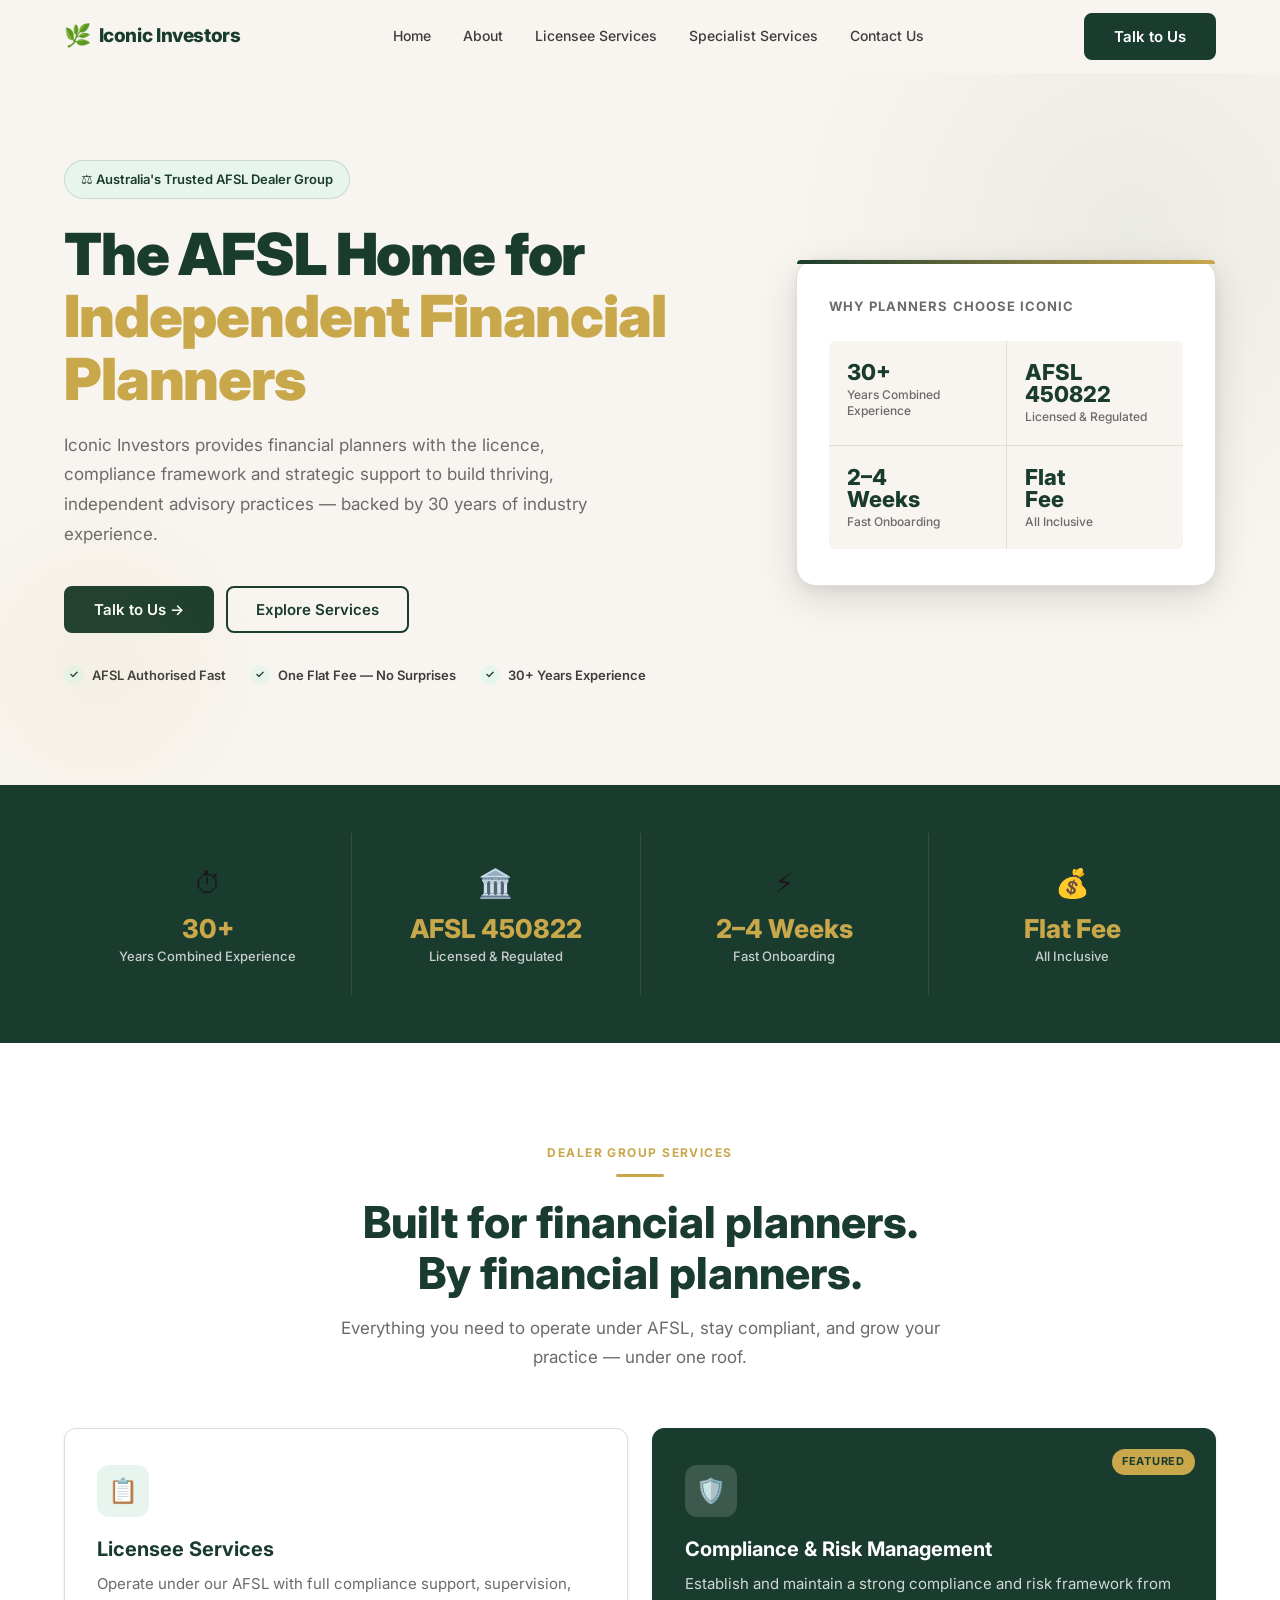
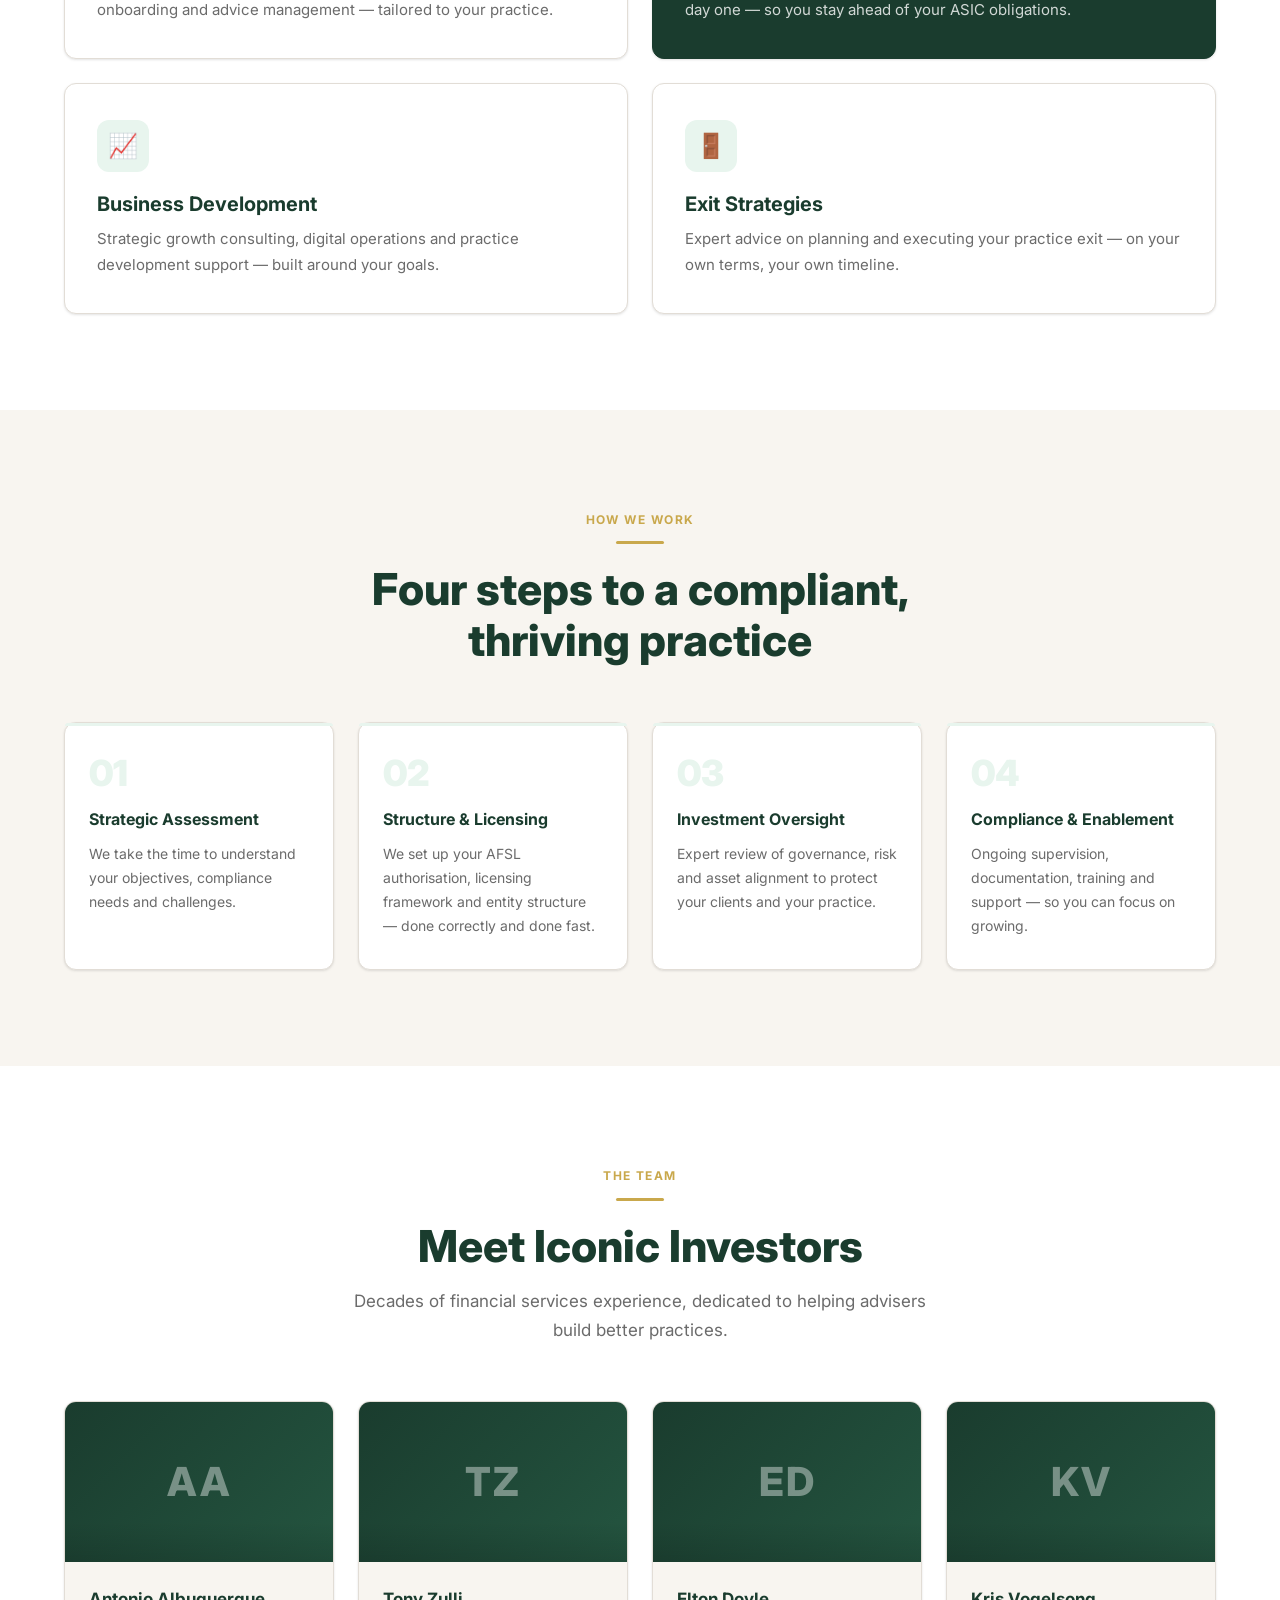
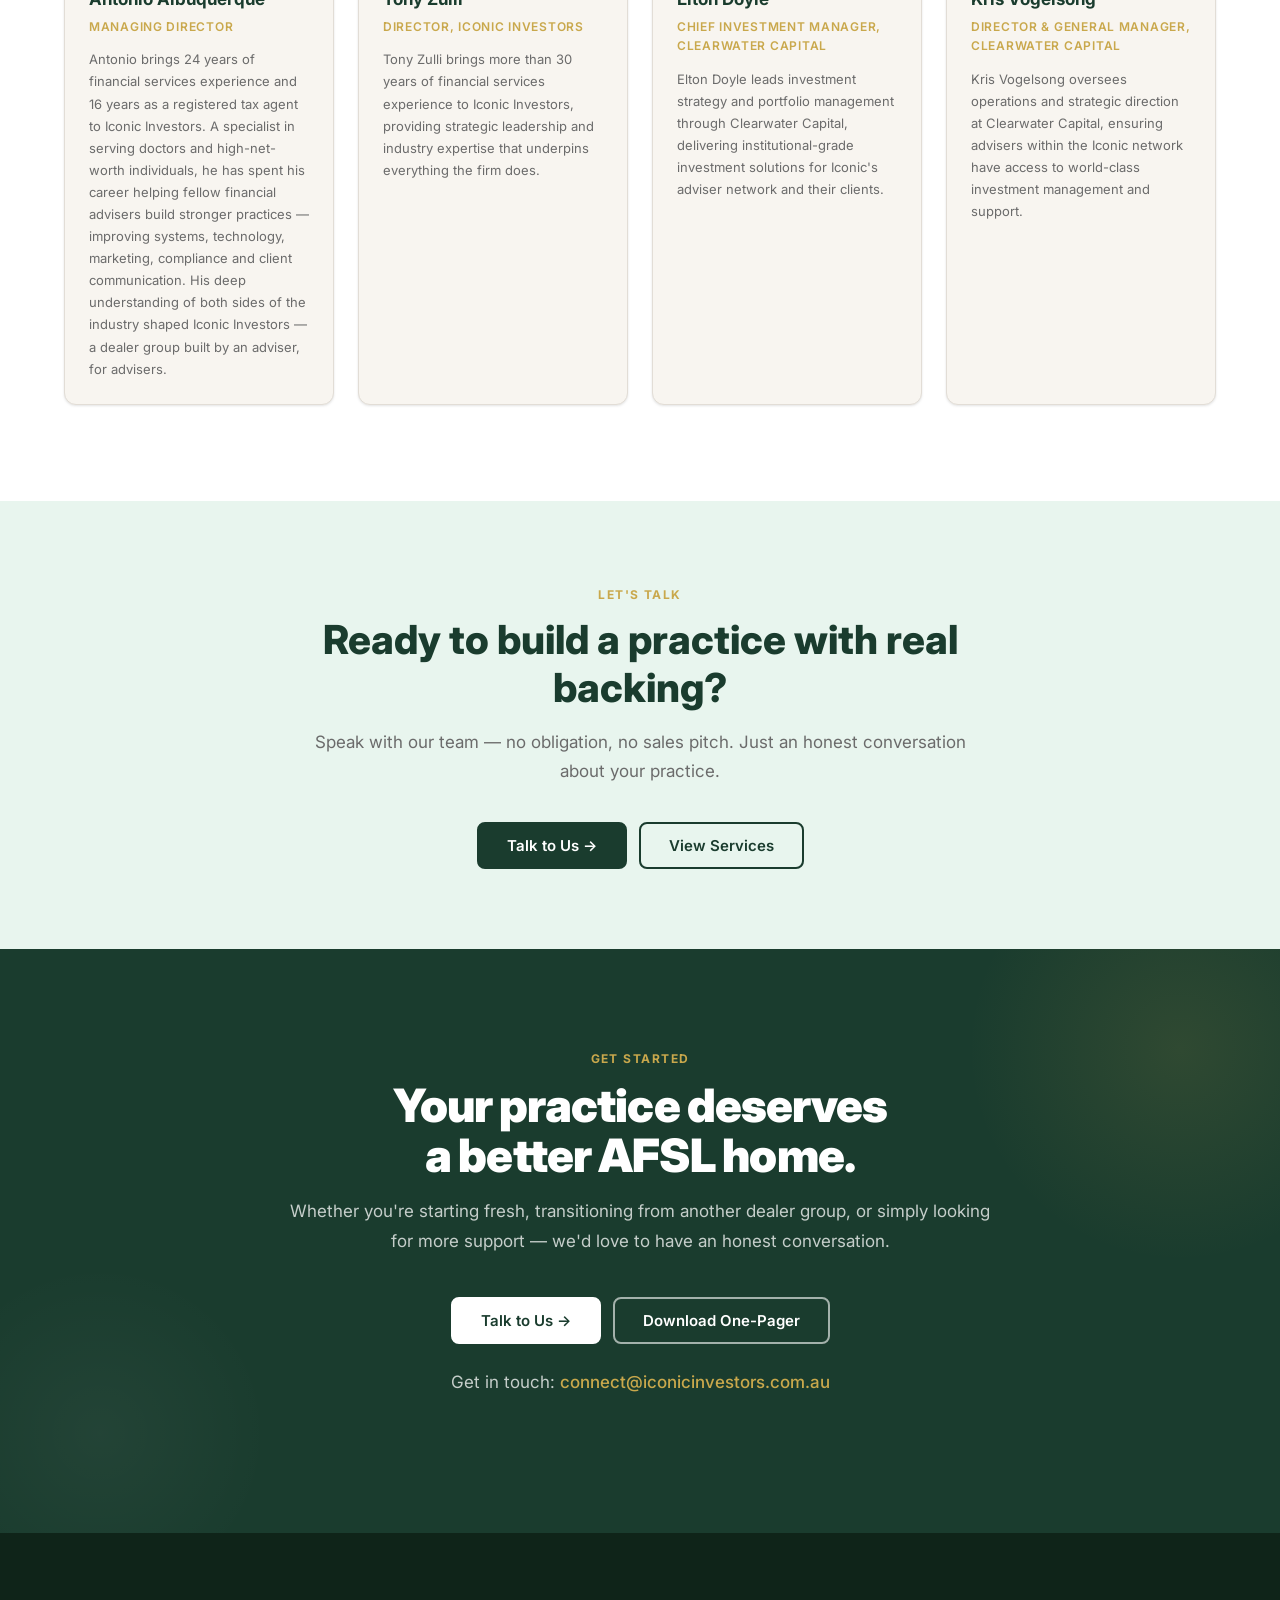
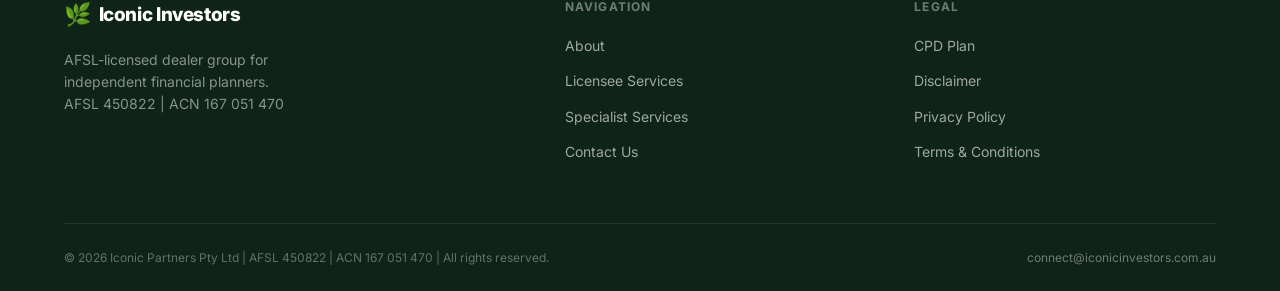
==== website-preview.html @ d4249190 "Add full website preview for Tony sign-off" ====
<!DOCTYPE html>
<html lang="en">
<head>
  <meta charset="UTF-8" />
  <meta name="viewport" content="width=device-width, initial-scale=1.0" />
  <title>Iconic Investors — AFSL Dealer Group for Independent Financial Planners</title>
  <link rel="preconnect" href="https://fonts.googleapis.com" />
  <link rel="preconnect" href="https://fonts.gstatic.com" crossorigin />
  <link href="https://fonts.googleapis.com/css2?family=Inter:wght@300;400;500;600;700;800;900&display=swap" rel="stylesheet" />
  <style>
    /* ============================================================
       RESET & BASE
    ============================================================ */
    *, *::before, *::after { box-sizing: border-box; margin: 0; padding: 0; }

    :root {
      --green:       #1a3c2e;
      --green-mid:   #245540;
      --green-light: #e8f5ee;
      --gold:        #c9a84c;
      --gold-light:  #e8c96a;
      --cream:       #f8f5f0;
      --cream-dark:  #ede9e3;
      --white:       #ffffff;
      --text-dark:   #1a1a1a;
      --text-mid:    #3d3d3d;
      --text-muted:  #6b6b6b;
      --border:      #e2ddd6;
      --shadow-sm:   0 1px 3px rgba(0,0,0,.08), 0 1px 2px rgba(0,0,0,.04);
      --shadow-md:   0 4px 16px rgba(0,0,0,.08), 0 2px 6px rgba(0,0,0,.05);
      --shadow-lg:   0 12px 40px rgba(0,0,0,.12), 0 4px 12px rgba(0,0,0,.06);
      --radius:      12px;
      --radius-sm:   8px;
      --radius-lg:   20px;
      --font:        'Inter', system-ui, -apple-system, sans-serif;
      --max-w:       1200px;
      --booking:     https://api.leadconnectorhq.com/widget/booking/EES2gzrU89UBYJYY3l2p;
    }

    html { scroll-behavior: smooth; font-size: 16px; }

    body {
      font-family: var(--font);
      background: var(--cream);
      color: var(--text-dark);
      line-height: 1.6;
      -webkit-font-smoothing: antialiased;
    }

    a { text-decoration: none; color: inherit; }
    img { max-width: 100%; display: block; }

    .container {
      max-width: var(--max-w);
      margin: 0 auto;
      padding: 0 24px;
    }

    /* ============================================================
       BUTTONS
    ============================================================ */
    .btn {
      display: inline-flex;
      align-items: center;
      gap: 8px;
      padding: 14px 28px;
      border-radius: var(--radius-sm);
      font-family: var(--font);
      font-size: 15px;
      font-weight: 600;
      cursor: pointer;
      transition: all .22s ease;
      border: 2px solid transparent;
      line-height: 1;
      white-space: nowrap;
    }

    .btn-primary {
      background: var(--green);
      color: var(--white);
      border-color: var(--green);
    }
    .btn-primary:hover {
      background: var(--green-mid);
      border-color: var(--green-mid);
      transform: translateY(-1px);
      box-shadow: 0 6px 20px rgba(26,60,46,.28);
    }

    .btn-outline {
      background: transparent;
      color: var(--green);
      border-color: var(--green);
    }
    .btn-outline:hover {
      background: var(--green);
      color: var(--white);
      transform: translateY(-1px);
    }

    .btn-outline-white {
      background: transparent;
      color: var(--white);
      border-color: rgba(255,255,255,.6);
    }
    .btn-outline-white:hover {
      background: rgba(255,255,255,.12);
      border-color: var(--white);
    }

    .btn-white {
      background: var(--white);
      color: var(--green);
      border-color: var(--white);
    }
    .btn-white:hover {
      background: var(--cream);
      transform: translateY(-1px);
      box-shadow: 0 6px 20px rgba(255,255,255,.2);
    }

    .btn-gold {
      background: var(--gold);
      color: var(--green);
      border-color: var(--gold);
    }
    .btn-gold:hover {
      background: var(--gold-light);
      border-color: var(--gold-light);
      transform: translateY(-1px);
    }

    /* ============================================================
       EYEBROW / LABELS
    ============================================================ */
    .eyebrow {
      display: inline-block;
      font-size: 12px;
      font-weight: 700;
      letter-spacing: .12em;
      text-transform: uppercase;
      color: var(--gold);
      margin-bottom: 12px;
    }

    .section-heading {
      font-size: clamp(28px, 4vw, 44px);
      font-weight: 800;
      line-height: 1.15;
      color: var(--green);
      margin-bottom: 16px;
    }

    .section-sub {
      font-size: 17px;
      color: var(--text-muted);
      max-width: 600px;
      line-height: 1.7;
    }

    /* ============================================================
       NAVBAR
    ============================================================ */
    #navbar {
      position: fixed;
      top: 0;
      left: 0;
      right: 0;
      z-index: 1000;
      background: rgba(248,245,240,.96);
      backdrop-filter: blur(12px);
      -webkit-backdrop-filter: blur(12px);
      border-bottom: 1px solid transparent;
      transition: border-color .3s, box-shadow .3s;
    }
    #navbar.scrolled {
      border-bottom-color: var(--border);
      box-shadow: 0 2px 20px rgba(0,0,0,.07);
    }

    .nav-inner {
      display: flex;
      align-items: center;
      justify-content: space-between;
      height: 72px;
      gap: 24px;
    }

    .nav-logo {
      display: flex;
      align-items: center;
      gap: 8px;
      font-size: 19px;
      font-weight: 800;
      color: var(--green);
      letter-spacing: -.02em;
      flex-shrink: 0;
    }
    .nav-logo span.emoji { font-size: 22px; }

    .nav-links {
      display: flex;
      align-items: center;
      gap: 4px;
      list-style: none;
    }
    .nav-links a {
      padding: 8px 14px;
      border-radius: 6px;
      font-size: 14px;
      font-weight: 500;
      color: var(--text-mid);
      transition: background .2s, color .2s;
    }
    .nav-links a:hover {
      background: var(--green-light);
      color: var(--green);
    }

    .nav-cta { margin-left: 8px; }

    .hamburger {
      display: none;
      flex-direction: column;
      gap: 5px;
      cursor: pointer;
      padding: 4px;
    }
    .hamburger span {
      display: block;
      width: 24px;
      height: 2px;
      background: var(--green);
      border-radius: 2px;
      transition: all .3s;
    }

    .mobile-menu {
      display: none;
      flex-direction: column;
      gap: 4px;
      padding: 16px 24px 24px;
      border-top: 1px solid var(--border);
    }
    .mobile-menu a {
      padding: 12px 16px;
      border-radius: 8px;
      font-size: 15px;
      font-weight: 500;
      color: var(--text-mid);
      transition: background .2s;
    }
    .mobile-menu a:hover { background: var(--green-light); color: var(--green); }
    .mobile-menu .btn { width: 100%; justify-content: center; margin-top: 8px; }

    @media (max-width: 860px) {
      .nav-links, .nav-cta { display: none; }
      .hamburger { display: flex; }
      #navbar.menu-open .mobile-menu { display: flex; }
    }

    /* ============================================================
       HERO
    ============================================================ */
    #hero {
      padding: 160px 0 100px;
      background: var(--cream);
      position: relative;
      overflow: hidden;
    }
    #hero::before {
      content: '';
      position: absolute;
      top: -120px;
      right: -200px;
      width: 700px;
      height: 700px;
      border-radius: 50%;
      background: radial-gradient(circle, rgba(26,60,46,.06) 0%, transparent 70%);
      pointer-events: none;
    }
    #hero::after {
      content: '';
      position: absolute;
      bottom: -80px;
      left: -100px;
      width: 400px;
      height: 400px;
      border-radius: 50%;
      background: radial-gradient(circle, rgba(201,168,76,.07) 0%, transparent 70%);
      pointer-events: none;
    }

    .hero-grid {
      display: grid;
      grid-template-columns: 1fr 420px;
      gap: 64px;
      align-items: center;
    }

    .hero-badge {
      display: inline-flex;
      align-items: center;
      gap: 8px;
      background: var(--green-light);
      border: 1px solid rgba(26,60,46,.15);
      color: var(--green);
      font-size: 13px;
      font-weight: 600;
      padding: 8px 16px;
      border-radius: 100px;
      margin-bottom: 24px;
    }

    .hero-h1 {
      font-size: clamp(34px, 5vw, 58px);
      font-weight: 900;
      line-height: 1.08;
      color: var(--green);
      letter-spacing: -.02em;
      margin-bottom: 20px;
    }
    .hero-h1 em {
      font-style: normal;
      color: var(--gold);
    }

    .hero-sub {
      font-size: 17px;
      line-height: 1.75;
      color: var(--text-muted);
      max-width: 560px;
      margin-bottom: 36px;
    }

    .hero-btns {
      display: flex;
      gap: 12px;
      flex-wrap: wrap;
      margin-bottom: 32px;
    }

    .trust-points {
      display: flex;
      gap: 24px;
      flex-wrap: wrap;
    }
    .trust-point {
      display: flex;
      align-items: center;
      gap: 8px;
      font-size: 13px;
      font-weight: 600;
      color: var(--text-mid);
    }
    .trust-point .check {
      width: 20px;
      height: 20px;
      border-radius: 50%;
      background: var(--green-light);
      color: var(--green);
      display: flex;
      align-items: center;
      justify-content: center;
      font-size: 11px;
      flex-shrink: 0;
    }

    /* Hero Card */
    .hero-card {
      background: var(--white);
      border: 1px solid var(--border);
      border-radius: var(--radius-lg);
      padding: 36px 32px;
      box-shadow: var(--shadow-lg);
      position: relative;
    }
    .hero-card::before {
      content: '';
      position: absolute;
      top: 0;
      left: 0;
      right: 0;
      height: 4px;
      background: linear-gradient(90deg, var(--green), var(--gold));
      border-radius: var(--radius-lg) var(--radius-lg) 0 0;
    }
    .hero-card-title {
      font-size: 13px;
      font-weight: 700;
      letter-spacing: .08em;
      text-transform: uppercase;
      color: var(--text-muted);
      margin-bottom: 24px;
    }

    .hero-stat-grid {
      display: grid;
      grid-template-columns: 1fr 1fr;
      gap: 1px;
      background: var(--border);
      border-radius: var(--radius-sm);
      overflow: hidden;
    }
    .hero-stat {
      background: var(--cream);
      padding: 20px 18px;
      transition: background .2s;
    }
    .hero-stat:hover { background: var(--green-light); }
    .hero-stat-val {
      font-size: 22px;
      font-weight: 800;
      color: var(--green);
      line-height: 1;
      margin-bottom: 4px;
    }
    .hero-stat-label {
      font-size: 12px;
      font-weight: 500;
      color: var(--text-muted);
      line-height: 1.3;
    }

    @media (max-width: 900px) {
      #hero { padding: 120px 0 72px; }
      .hero-grid { grid-template-columns: 1fr; gap: 48px; }
      .hero-card { max-width: 480px; }
    }

    /* ============================================================
       TRUST BAR
    ============================================================ */
    #trust-bar {
      background: var(--green);
      padding: 48px 0;
    }

    .trust-bar-grid {
      display: grid;
      grid-template-columns: repeat(4, 1fr);
      gap: 1px;
      background: rgba(255,255,255,.1);
      border-radius: var(--radius);
      overflow: hidden;
    }

    .trust-item {
      background: var(--green);
      padding: 28px 24px;
      text-align: center;
      transition: background .2s;
    }
    .trust-item:hover { background: var(--green-mid); }
    .trust-item .icon {
      font-size: 28px;
      margin-bottom: 10px;
      display: block;
    }
    .trust-item-val {
      font-size: 26px;
      font-weight: 800;
      color: var(--gold);
      line-height: 1;
      margin-bottom: 4px;
    }
    .trust-item-label {
      font-size: 13px;
      font-weight: 500;
      color: rgba(255,255,255,.75);
    }

    @media (max-width: 700px) {
      .trust-bar-grid { grid-template-columns: 1fr 1fr; }
    }
    @media (max-width: 420px) {
      .trust-bar-grid { grid-template-columns: 1fr; }
    }

    /* ============================================================
       SERVICES
    ============================================================ */
    #services {
      background: var(--white);
      padding: 96px 0;
    }

    .section-header {
      text-align: center;
      margin-bottom: 56px;
    }
    .section-header .section-sub {
      margin: 0 auto;
    }

    .services-grid {
      display: grid;
      grid-template-columns: 1fr 1fr;
      gap: 24px;
    }

    .service-card {
      border: 1px solid var(--border);
      border-radius: var(--radius);
      padding: 36px 32px;
      background: var(--white);
      box-shadow: var(--shadow-sm);
      transition: transform .22s, box-shadow .22s;
      position: relative;
      overflow: hidden;
    }
    .service-card:hover {
      transform: translateY(-4px);
      box-shadow: var(--shadow-lg);
    }
    .service-card.featured {
      background: var(--green);
      border-color: var(--green);
      color: var(--white);
    }

    .service-icon {
      width: 52px;
      height: 52px;
      border-radius: 12px;
      background: var(--green-light);
      color: var(--green);
      display: flex;
      align-items: center;
      justify-content: center;
      font-size: 24px;
      margin-bottom: 20px;
      flex-shrink: 0;
    }
    .service-card.featured .service-icon {
      background: rgba(255,255,255,.15);
      color: var(--gold);
    }

    .service-card h3 {
      font-size: 20px;
      font-weight: 700;
      color: var(--green);
      margin-bottom: 10px;
      line-height: 1.2;
    }
    .service-card.featured h3 { color: var(--white); }

    .service-card p {
      font-size: 15px;
      line-height: 1.7;
      color: var(--text-muted);
    }
    .service-card.featured p { color: rgba(255,255,255,.8); }

    .featured-badge {
      position: absolute;
      top: 20px;
      right: 20px;
      background: var(--gold);
      color: var(--green);
      font-size: 11px;
      font-weight: 700;
      letter-spacing: .07em;
      text-transform: uppercase;
      padding: 4px 10px;
      border-radius: 100px;
    }

    @media (max-width: 640px) {
      .services-grid { grid-template-columns: 1fr; }
    }

    /* ============================================================
       PROCESS
    ============================================================ */
    #process {
      background: var(--cream);
      padding: 96px 0;
    }

    .steps-grid {
      display: grid;
      grid-template-columns: repeat(4, 1fr);
      gap: 24px;
      margin-top: 56px;
    }

    .step-card {
      background: var(--white);
      border: 1px solid var(--border);
      border-radius: var(--radius);
      padding: 32px 24px;
      box-shadow: var(--shadow-sm);
      transition: transform .22s, box-shadow .22s;
      position: relative;
    }
    .step-card:hover {
      transform: translateY(-4px);
      box-shadow: var(--shadow-md);
    }
    .step-card::before {
      content: '';
      position: absolute;
      top: 0;
      left: 0;
      right: 0;
      height: 3px;
      background: var(--green-light);
      border-radius: var(--radius) var(--radius) 0 0;
      transition: background .22s;
    }
    .step-card:hover::before { background: var(--gold); }

    .step-num {
      font-size: 36px;
      font-weight: 900;
      color: var(--green-light);
      line-height: 1;
      margin-bottom: 16px;
      letter-spacing: -.02em;
    }
    .step-card:hover .step-num { color: rgba(201,168,76,.25); }

    .step-card h3 {
      font-size: 16px;
      font-weight: 700;
      color: var(--green);
      margin-bottom: 10px;
    }

    .step-card p {
      font-size: 14px;
      line-height: 1.7;
      color: var(--text-muted);
    }

    @media (max-width: 860px) {
      .steps-grid { grid-template-columns: 1fr 1fr; }
    }
    @media (max-width: 500px) {
      .steps-grid { grid-template-columns: 1fr; }
    }

    /* ============================================================
       TEAM
    ============================================================ */
    #team {
      background: var(--white);
      padding: 96px 0;
    }

    .team-grid {
      display: grid;
      grid-template-columns: repeat(4, 1fr);
      gap: 24px;
      margin-top: 56px;
    }

    .team-card {
      background: var(--cream);
      border: 1px solid var(--border);
      border-radius: var(--radius);
      overflow: hidden;
      box-shadow: var(--shadow-sm);
      transition: transform .22s, box-shadow .22s;
    }
    .team-card:hover {
      transform: translateY(-4px);
      box-shadow: var(--shadow-lg);
    }

    .team-avatar {
      height: 160px;
      background: linear-gradient(135deg, var(--green) 0%, var(--green-mid) 100%);
      display: flex;
      align-items: center;
      justify-content: center;
      font-size: 52px;
      color: rgba(255,255,255,.3);
      font-weight: 900;
      letter-spacing: -.02em;
      position: relative;
      overflow: hidden;
    }
    .team-avatar::after {
      content: '';
      position: absolute;
      bottom: 0;
      left: 0;
      right: 0;
      height: 40px;
      background: linear-gradient(to top, rgba(0,0,0,.15), transparent);
    }
    .team-avatar .initials {
      font-size: 40px;
      font-weight: 800;
      color: rgba(255,255,255,.4);
      letter-spacing: 2px;
    }

    .team-body {
      padding: 24px;
    }
    .team-name {
      font-size: 17px;
      font-weight: 700;
      color: var(--green);
      margin-bottom: 4px;
    }
    .team-role {
      font-size: 12px;
      font-weight: 600;
      letter-spacing: .06em;
      text-transform: uppercase;
      color: var(--gold);
      margin-bottom: 12px;
    }
    .team-bio {
      font-size: 13px;
      line-height: 1.7;
      color: var(--text-muted);
    }

    @media (max-width: 960px) {
      .team-grid { grid-template-columns: 1fr 1fr; }
    }
    @media (max-width: 500px) {
      .team-grid { grid-template-columns: 1fr; }
    }

    /* ============================================================
       MID CTA
    ============================================================ */
    #mid-cta {
      background: var(--green-light);
      padding: 80px 0;
      text-align: center;
    }

    .mid-cta-inner {
      max-width: 680px;
      margin: 0 auto;
    }

    .mid-cta-inner h2 {
      font-size: clamp(26px, 4vw, 40px);
      font-weight: 800;
      color: var(--green);
      margin-bottom: 16px;
      line-height: 1.2;
    }
    .mid-cta-inner p {
      font-size: 17px;
      color: var(--text-muted);
      line-height: 1.7;
      margin-bottom: 36px;
    }
    .mid-cta-btns {
      display: flex;
      gap: 12px;
      justify-content: center;
      flex-wrap: wrap;
    }

    /* ============================================================
       FINAL CTA
    ============================================================ */
    #final-cta {
      background: var(--green);
      padding: 96px 0;
      text-align: center;
      position: relative;
      overflow: hidden;
    }
    #final-cta::before {
      content: '';
      position: absolute;
      top: -150px;
      right: -150px;
      width: 500px;
      height: 500px;
      border-radius: 50%;
      background: radial-gradient(circle, rgba(201,168,76,.12) 0%, transparent 60%);
      pointer-events: none;
    }
    #final-cta::after {
      content: '';
      position: absolute;
      bottom: -100px;
      left: -100px;
      width: 400px;
      height: 400px;
      border-radius: 50%;
      background: radial-gradient(circle, rgba(255,255,255,.04) 0%, transparent 60%);
      pointer-events: none;
    }

    .final-cta-inner {
      max-width: 700px;
      margin: 0 auto;
      position: relative;
      z-index: 1;
    }

    .final-cta-inner h2 {
      font-size: clamp(28px, 4vw, 46px);
      font-weight: 900;
      color: var(--white);
      margin-bottom: 16px;
      line-height: 1.1;
      letter-spacing: -.02em;
    }
    .final-cta-inner p {
      font-size: 17px;
      color: rgba(255,255,255,.75);
      line-height: 1.75;
      margin-bottom: 40px;
    }
    .final-cta-btns {
      display: flex;
      gap: 12px;
      justify-content: center;
      flex-wrap: wrap;
      margin-bottom: 24px;
    }
    .final-contact {
      font-size: 14px;
      color: rgba(255,255,255,.55);
    }
    .final-contact a {
      color: var(--gold);
      font-weight: 500;
    }
    .final-contact a:hover { color: var(--gold-light); }

    /* ============================================================
       FOOTER
    ============================================================ */
    footer {
      background: #0f2419;
      padding: 64px 0 0;
      color: rgba(255,255,255,.7);
    }

    .footer-top {
      display: grid;
      grid-template-columns: 1.5fr 1fr 1fr;
      gap: 48px;
      margin-bottom: 48px;
    }

    .footer-brand .nav-logo {
      color: var(--white);
      margin-bottom: 16px;
    }
    .footer-tagline {
      font-size: 14px;
      color: rgba(255,255,255,.5);
      line-height: 1.6;
      max-width: 280px;
    }

    .footer-col h4 {
      font-size: 12px;
      font-weight: 700;
      letter-spacing: .1em;
      text-transform: uppercase;
      color: rgba(255,255,255,.4);
      margin-bottom: 16px;
    }
    .footer-col ul { list-style: none; }
    .footer-col ul li { margin-bottom: 10px; }
    .footer-col ul a {
      font-size: 14px;
      color: rgba(255,255,255,.6);
      transition: color .2s;
    }
    .footer-col ul a:hover { color: var(--gold); }

    .footer-bottom {
      border-top: 1px solid rgba(255,255,255,.08);
      padding: 24px 0;
      display: flex;
      align-items: center;
      justify-content: space-between;
      flex-wrap: wrap;
      gap: 12px;
    }
    .footer-bottom p {
      font-size: 12px;
      color: rgba(255,255,255,.35);
    }

    @media (max-width: 768px) {
      .footer-top { grid-template-columns: 1fr; gap: 32px; }
      .footer-bottom { flex-direction: column; text-align: center; }
    }

    /* ============================================================
       DIVIDER LINE
    ============================================================ */
    .gold-line {
      width: 48px;
      height: 3px;
      background: var(--gold);
      border-radius: 2px;
      margin-bottom: 20px;
    }

    /* ============================================================
       SCROLL REVEAL (lightweight)
    ============================================================ */
    .reveal {
      opacity: 0;
      transform: translateY(24px);
      transition: opacity .6s ease, transform .6s ease;
    }
    .reveal.visible {
      opacity: 1;
      transform: none;
    }
    .reveal-delay-1 { transition-delay: .1s; }
    .reveal-delay-2 { transition-delay: .2s; }
    .reveal-delay-3 { transition-delay: .3s; }
    .reveal-delay-4 { transition-delay: .4s; }
  </style>
</head>
<body>

  <!-- ============================================================
       NAVBAR
  ============================================================ -->
  <nav id="navbar">
    <div class="container">
      <div class="nav-inner">
        <a href="#" class="nav-logo">
          <span class="emoji">🌿</span>
          Iconic Investors
        </a>

        <ul class="nav-links">
          <li><a href="#hero">Home</a></li>
          <li><a href="#team">About</a></li>
          <li><a href="#services">Licensee Services</a></li>
          <li><a href="#services">Specialist Services</a></li>
          <li><a href="#final-cta">Contact Us</a></li>
        </ul>

        <a href="https://api.leadconnectorhq.com/widget/booking/EES2gzrU89UBYJYY3l2p" target="_blank" rel="noopener" class="btn btn-primary nav-cta">
          Talk to Us
        </a>

        <div class="hamburger" id="hamburger" aria-label="Open menu" role="button" tabindex="0">
          <span></span><span></span><span></span>
        </div>
      </div>

      <div class="mobile-menu" id="mobile-menu">
        <a href="#hero">Home</a>
        <a href="#team">About</a>
        <a href="#services">Licensee Services</a>
        <a href="#services">Specialist Services</a>
        <a href="#final-cta">Contact Us</a>
        <a href="https://api.leadconnectorhq.com/widget/booking/EES2gzrU89UBYJYY3l2p" target="_blank" rel="noopener" class="btn btn-primary">Talk to Us</a>
      </div>
    </div>
  </nav>

  <!-- ============================================================
       HERO
  ============================================================ -->
  <section id="hero">
    <div class="container">
      <div class="hero-grid">
        <!-- Left -->
        <div>
          <div class="hero-badge">
            ⚖️ Australia's Trusted AFSL Dealer Group
          </div>

          <h1 class="hero-h1">
            The AFSL Home for<br />
            <em>Independent Financial Planners</em>
          </h1>

          <p class="hero-sub">
            Iconic Investors provides financial planners with the licence, compliance framework and strategic support to build thriving, independent advisory practices — backed by 30 years of industry experience.
          </p>

          <div class="hero-btns">
            <a href="https://api.leadconnectorhq.com/widget/booking/EES2gzrU89UBYJYY3l2p" target="_blank" rel="noopener" class="btn btn-primary">
              Talk to Us →
            </a>
            <a href="#services" class="btn btn-outline">
              Explore Services
            </a>
          </div>

          <div class="trust-points">
            <div class="trust-point">
              <span class="check">✓</span>
              AFSL Authorised Fast
            </div>
            <div class="trust-point">
              <span class="check">✓</span>
              One Flat Fee — No Surprises
            </div>
            <div class="trust-point">
              <span class="check">✓</span>
              30+ Years Experience
            </div>
          </div>
        </div>

        <!-- Right Card -->
        <div>
          <div class="hero-card">
            <p class="hero-card-title">Why Planners Choose Iconic</p>
            <div class="hero-stat-grid">
              <div class="hero-stat">
                <div class="hero-stat-val">30+</div>
                <div class="hero-stat-label">Years Combined Experience</div>
              </div>
              <div class="hero-stat">
                <div class="hero-stat-val">AFSL<br />450822</div>
                <div class="hero-stat-label">Licensed &amp; Regulated</div>
              </div>
              <div class="hero-stat">
                <div class="hero-stat-val">2–4<br />Weeks</div>
                <div class="hero-stat-label">Fast Onboarding</div>
              </div>
              <div class="hero-stat">
                <div class="hero-stat-val">Flat<br />Fee</div>
                <div class="hero-stat-label">All Inclusive</div>
              </div>
            </div>
          </div>
        </div>
      </div>
    </div>
  </section>

  <!-- ============================================================
       TRUST BAR
  ============================================================ -->
  <section id="trust-bar">
    <div class="container">
      <div class="trust-bar-grid">
        <div class="trust-item">
          <span class="icon">⏱</span>
          <div class="trust-item-val">30+</div>
          <div class="trust-item-label">Years Combined Experience</div>
        </div>
        <div class="trust-item">
          <span class="icon">🏛️</span>
          <div class="trust-item-val">AFSL 450822</div>
          <div class="trust-item-label">Licensed &amp; Regulated</div>
        </div>
        <div class="trust-item">
          <span class="icon">⚡</span>
          <div class="trust-item-val">2–4 Weeks</div>
          <div class="trust-item-label">Fast Onboarding</div>
        </div>
        <div class="trust-item">
          <span class="icon">💰</span>
          <div class="trust-item-val">Flat Fee</div>
          <div class="trust-item-label">All Inclusive</div>
        </div>
      </div>
    </div>
  </section>

  <!-- ============================================================
       SERVICES
  ============================================================ -->
  <section id="services">
    <div class="container">
      <div class="section-header reveal">
        <span class="eyebrow">Dealer Group Services</span>
        <div class="gold-line" style="margin: 0 auto 20px;"></div>
        <h2 class="section-heading">Built for financial planners.<br />By financial planners.</h2>
        <p class="section-sub">Everything you need to operate under AFSL, stay compliant, and grow your practice — under one roof.</p>
      </div>

      <div class="services-grid">
        <!-- Card 1 -->
        <div class="service-card reveal reveal-delay-1">
          <div class="service-icon">📋</div>
          <h3>Licensee Services</h3>
          <p>Operate under our AFSL with full compliance support, supervision, onboarding and advice management — tailored to your practice.</p>
        </div>

        <!-- Card 2 — Featured -->
        <div class="service-card featured reveal reveal-delay-2">
          <span class="featured-badge">Featured</span>
          <div class="service-icon">🛡️</div>
          <h3>Compliance &amp; Risk Management</h3>
          <p>Establish and maintain a strong compliance and risk framework from day one — so you stay ahead of your ASIC obligations.</p>
        </div>

        <!-- Card 3 -->
        <div class="service-card reveal reveal-delay-3">
          <div class="service-icon">📈</div>
          <h3>Business Development</h3>
          <p>Strategic growth consulting, digital operations and practice development support — built around your goals.</p>
        </div>

        <!-- Card 4 -->
        <div class="service-card reveal reveal-delay-4">
          <div class="service-icon">🚪</div>
          <h3>Exit Strategies</h3>
          <p>Expert advice on planning and executing your practice exit — on your own terms, your own timeline.</p>
        </div>
      </div>
    </div>
  </section>

  <!-- ============================================================
       PROCESS
  ============================================================ -->
  <section id="process">
    <div class="container">
      <div class="section-header reveal">
        <span class="eyebrow">How We Work</span>
        <div class="gold-line" style="margin: 0 auto 20px;"></div>
        <h2 class="section-heading">Four steps to a compliant,<br />thriving practice</h2>
      </div>

      <div class="steps-grid">
        <div class="step-card reveal reveal-delay-1">
          <div class="step-num">01</div>
          <h3>Strategic Assessment</h3>
          <p>We take the time to understand your objectives, compliance needs and challenges.</p>
        </div>
        <div class="step-card reveal reveal-delay-2">
          <div class="step-num">02</div>
          <h3>Structure &amp; Licensing</h3>
          <p>We set up your AFSL authorisation, licensing framework and entity structure — done correctly and done fast.</p>
        </div>
        <div class="step-card reveal reveal-delay-3">
          <div class="step-num">03</div>
          <h3>Investment Oversight</h3>
          <p>Expert review of governance, risk and asset alignment to protect your clients and your practice.</p>
        </div>
        <div class="step-card reveal reveal-delay-4">
          <div class="step-num">04</div>
          <h3>Compliance &amp; Enablement</h3>
          <p>Ongoing supervision, documentation, training and support — so you can focus on growing.</p>
        </div>
      </div>
    </div>
  </section>

  <!-- ============================================================
       TEAM
  ============================================================ -->
  <section id="team">
    <div class="container">
      <div class="section-header reveal">
        <span class="eyebrow">The Team</span>
        <div class="gold-line" style="margin: 0 auto 20px;"></div>
        <h2 class="section-heading">Meet Iconic Investors</h2>
        <p class="section-sub">Decades of financial services experience, dedicated to helping advisers build better practices.</p>
      </div>

      <div class="team-grid">
        <!-- Antonio -->
        <div class="team-card reveal reveal-delay-1">
          <div class="team-avatar">
            <span class="initials">AA</span>
          </div>
          <div class="team-body">
            <div class="team-name">Antonio Albuquerque</div>
            <div class="team-role">Managing Director</div>
            <p class="team-bio">Antonio brings 24 years of financial services experience and 16 years as a registered tax agent to Iconic Investors. A specialist in serving doctors and high-net-worth individuals, he has spent his career helping fellow financial advisers build stronger practices — improving systems, technology, marketing, compliance and client communication. His deep understanding of both sides of the industry shaped Iconic Investors — a dealer group built by an adviser, for advisers.</p>
          </div>
        </div>

        <!-- Tony Zulli -->
        <div class="team-card reveal reveal-delay-2">
          <div class="team-avatar">
            <span class="initials">TZ</span>
          </div>
          <div class="team-body">
            <div class="team-name">Tony Zulli</div>
            <div class="team-role">Director, Iconic Investors</div>
            <p class="team-bio">Tony Zulli brings more than 30 years of financial services experience to Iconic Investors, providing strategic leadership and industry expertise that underpins everything the firm does.</p>
          </div>
        </div>

        <!-- Elton Doyle -->
        <div class="team-card reveal reveal-delay-3">
          <div class="team-avatar">
            <span class="initials">ED</span>
          </div>
          <div class="team-body">
            <div class="team-name">Elton Doyle</div>
            <div class="team-role">Chief Investment Manager, Clearwater Capital</div>
            <p class="team-bio">Elton Doyle leads investment strategy and portfolio management through Clearwater Capital, delivering institutional-grade investment solutions for Iconic's adviser network and their clients.</p>
          </div>
        </div>

        <!-- Kris Vogelsong -->
        <div class="team-card reveal reveal-delay-4">
          <div class="team-avatar">
            <span class="initials">KV</span>
          </div>
          <div class="team-body">
            <div class="team-name">Kris Vogelsong</div>
            <div class="team-role">Director &amp; General Manager, Clearwater Capital</div>
            <p class="team-bio">Kris Vogelsong oversees operations and strategic direction at Clearwater Capital, ensuring advisers within the Iconic network have access to world-class investment management and support.</p>
          </div>
        </div>
      </div>
    </div>
  </section>

  <!-- ============================================================
       MID CTA
  ============================================================ -->
  <section id="mid-cta">
    <div class="container">
      <div class="mid-cta-inner reveal">
        <span class="eyebrow">Let's Talk</span>
        <h2>Ready to build a practice with real backing?</h2>
        <p>Speak with our team — no obligation, no sales pitch. Just an honest conversation about your practice.</p>
        <div class="mid-cta-btns">
          <a href="https://api.leadconnectorhq.com/widget/booking/EES2gzrU89UBYJYY3l2p" target="_blank" rel="noopener" class="btn btn-primary">
            Talk to Us →
          </a>
          <a href="#services" class="btn btn-outline">
            View Services
          </a>
        </div>
      </div>
    </div>
  </section>

  <!-- ============================================================
       FINAL CTA
  ============================================================ -->
  <section id="final-cta">
    <div class="container">
      <div class="final-cta-inner reveal">
        <span class="eyebrow" style="color: var(--gold);">Get Started</span>
        <h2>Your practice deserves<br />a better AFSL home.</h2>
        <p>Whether you're starting fresh, transitioning from another dealer group, or simply looking for more support — we'd love to have an honest conversation.</p>
        <div class="final-cta-btns">
          <a href="https://api.leadconnectorhq.com/widget/booking/EES2gzrU89UBYJYY3l2p" target="_blank" rel="noopener" class="btn btn-white">
            Talk to Us →
          </a>
          <a href="#" class="btn btn-outline-white">
            Download One-Pager
          </a>
        </div>
        <p class="final-contact">
          Get in touch: <a href="mailto:connect@iconicinvestors.com.au">connect@iconicinvestors.com.au</a>
        </p>
      </div>
    </div>
  </section>

  <!-- ============================================================
       FOOTER
  ============================================================ -->
  <footer>
    <div class="container">
      <div class="footer-top">
        <div class="footer-brand">
          <a href="#" class="nav-logo">
            <span class="emoji">🌿</span> Iconic Investors
          </a>
          <p class="footer-tagline">AFSL-licensed dealer group for independent financial planners.<br />AFSL 450822 | ACN 167 051 470</p>
        </div>

        <div class="footer-col">
          <h4>Navigation</h4>
          <ul>
            <li><a href="#team">About</a></li>
            <li><a href="#services">Licensee Services</a></li>
            <li><a href="#services">Specialist Services</a></li>
            <li><a href="#final-cta">Contact Us</a></li>
          </ul>
        </div>

        <div class="footer-col">
          <h4>Legal</h4>
          <ul>
            <li><a href="#">CPD Plan</a></li>
            <li><a href="#">Disclaimer</a></li>
            <li><a href="#">Privacy Policy</a></li>
            <li><a href="#">Terms &amp; Conditions</a></li>
          </ul>
        </div>
      </div>

      <div class="footer-bottom">
        <p>© 2026 Iconic Partners Pty Ltd | AFSL 450822 | ACN 167 051 470 | All rights reserved.</p>
        <p>
          <a href="mailto:connect@iconicinvestors.com.au" style="color: rgba(255,255,255,.4); transition: color .2s;">
            connect@iconicinvestors.com.au
          </a>
        </p>
      </div>
    </div>
  </footer>

  <!-- ============================================================
       JS: Scroll behaviour, nav, reveal
  ============================================================ -->
  <script>
    // ── Navbar scroll shadow ──────────────────────────────────────
    const navbar = document.getElementById('navbar');
    window.addEventListener('scroll', () => {
      if (window.scrollY > 20) {
        navbar.classList.add('scrolled');
      } else {
        navbar.classList.remove('scrolled');
      }
    }, { passive: true });

    // ── Mobile hamburger ─────────────────────────────────────────
    const hamburger = document.getElementById('hamburger');
    hamburger.addEventListener('click', () => {
      navbar.classList.toggle('menu-open');
    });
    hamburger.addEventListener('keydown', (e) => {
      if (e.key === 'Enter' || e.key === ' ') {
        e.preventDefault();
        navbar.classList.toggle('menu-open');
      }
    });

    // Close menu on nav link click
    document.querySelectorAll('#mobile-menu a').forEach(link => {
      link.addEventListener('click', () => {
        navbar.classList.remove('menu-open');
      });
    });

    // ── Scroll reveal ─────────────────────────────────────────────
    const reveals = document.querySelectorAll('.reveal');
    const revealObserver = new IntersectionObserver((entries) => {
      entries.forEach(entry => {
        if (entry.isIntersecting) {
          entry.target.classList.add('visible');
          revealObserver.unobserve(entry.target);
        }
      });
    }, { threshold: 0.12 });

    reveals.forEach(el => revealObserver.observe(el));

    // ── Smooth scroll for anchor links ────────────────────────────
    document.querySelectorAll('a[href^="#"]').forEach(anchor => {
      anchor.addEventListener('click', function(e) {
        const target = document.querySelector(this.getAttribute('href'));
        if (target) {
          e.preventDefault();
          const offset = 80;
          const top = target.getBoundingClientRect().top + window.scrollY - offset;
          window.scrollTo({ top, behavior: 'smooth' });
        }
      });
    });
  </script>

</body>
</html>
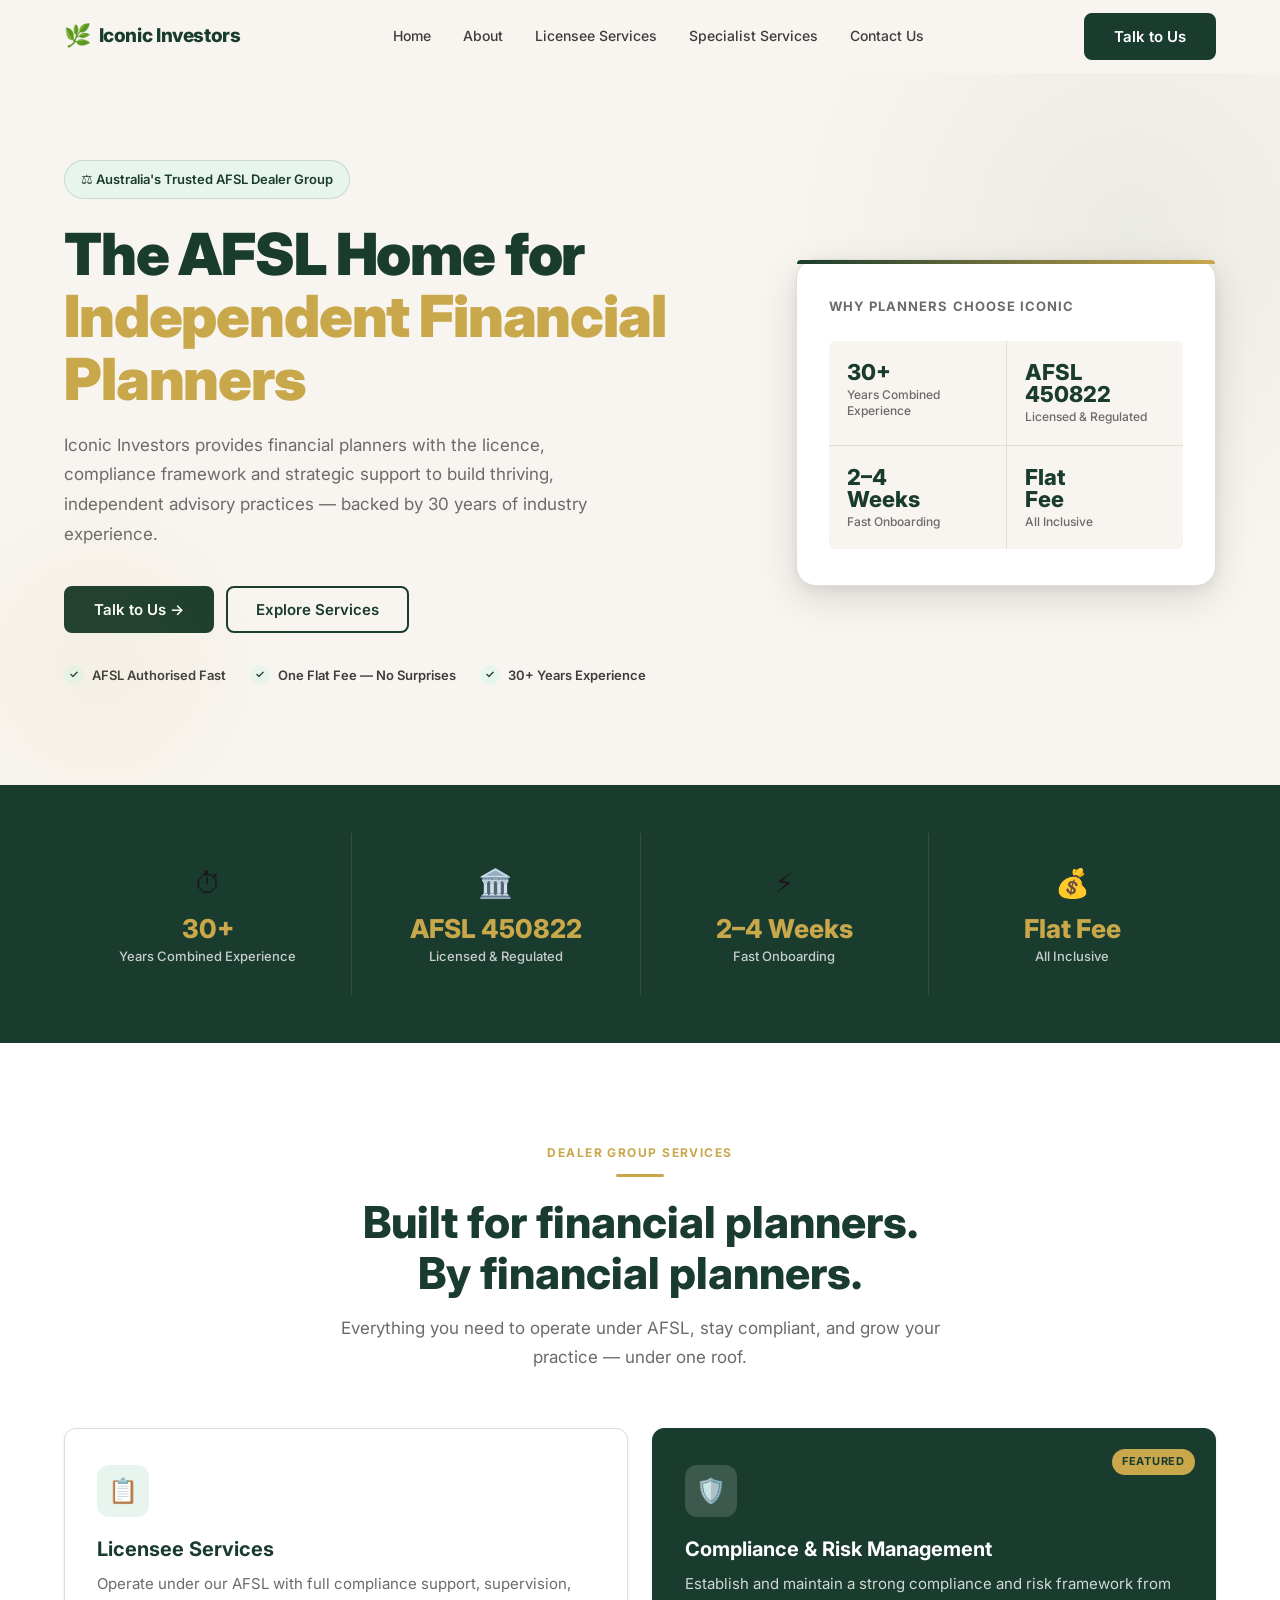
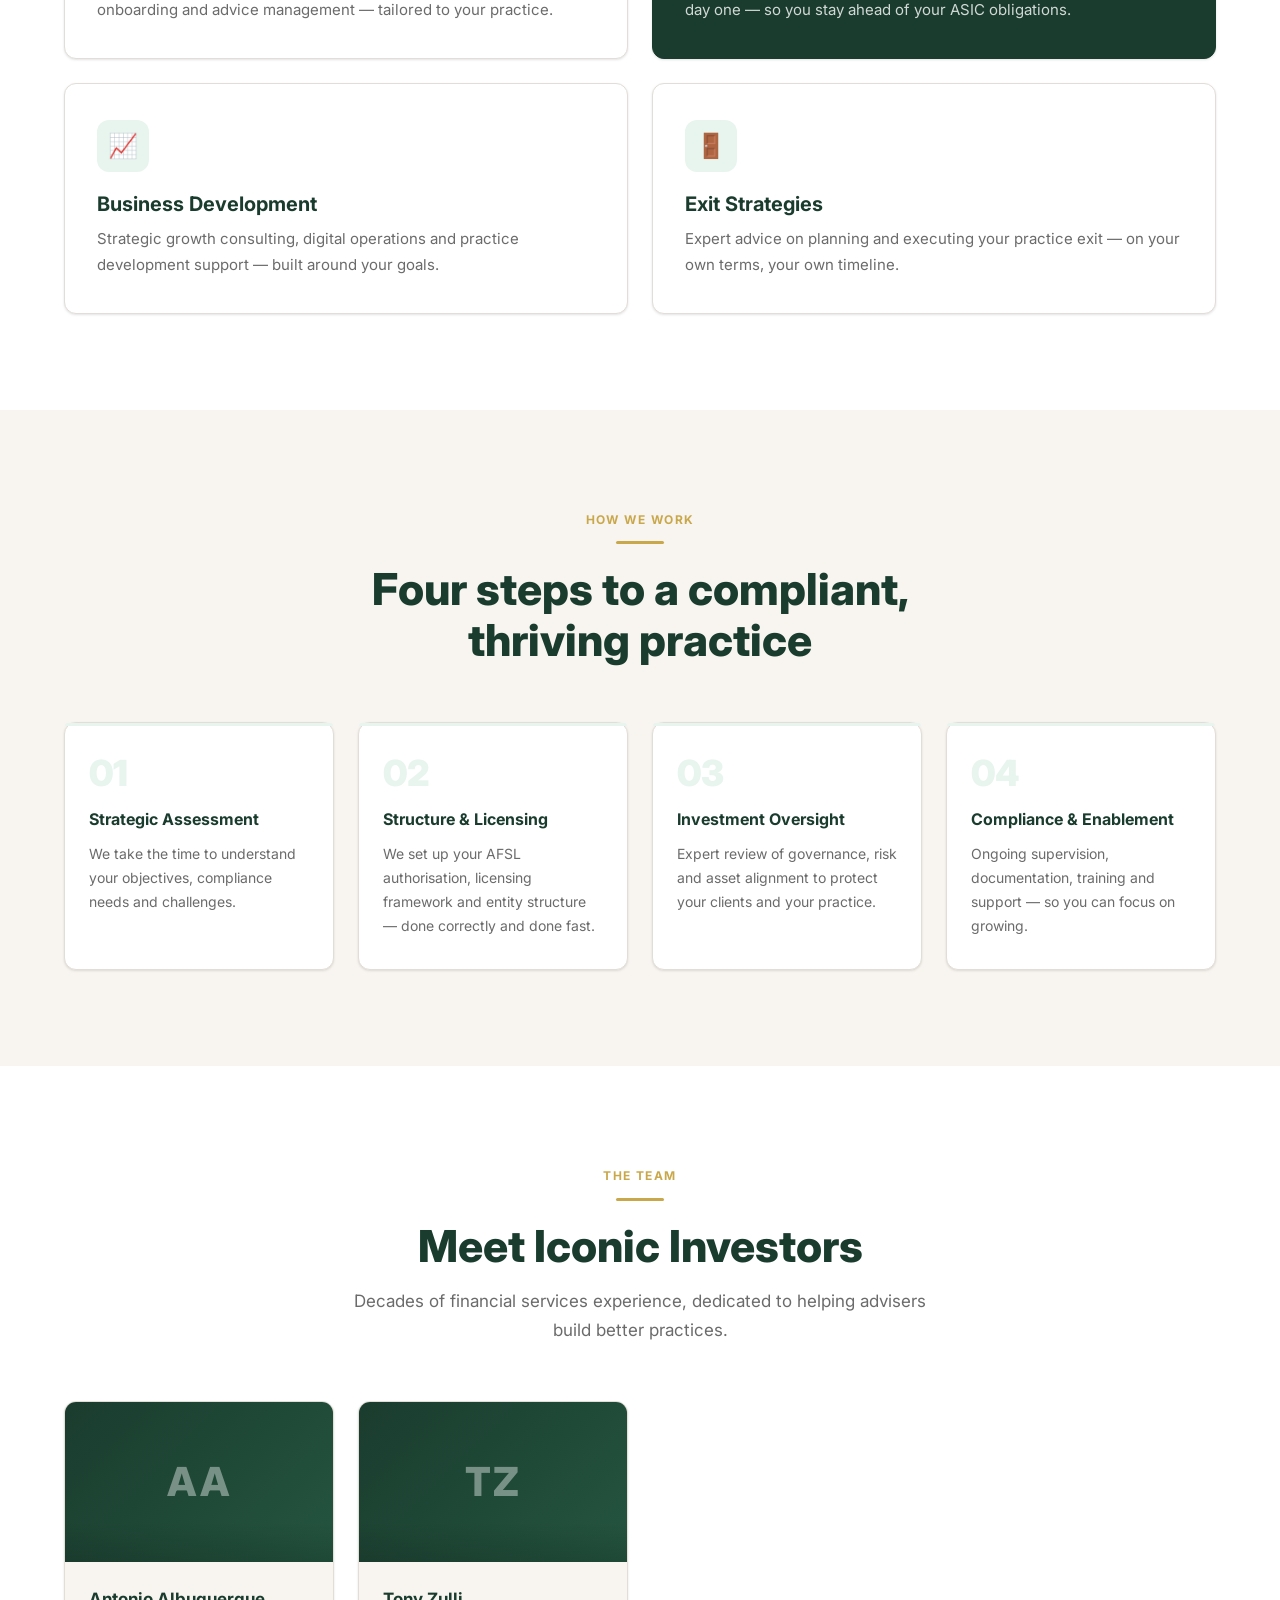
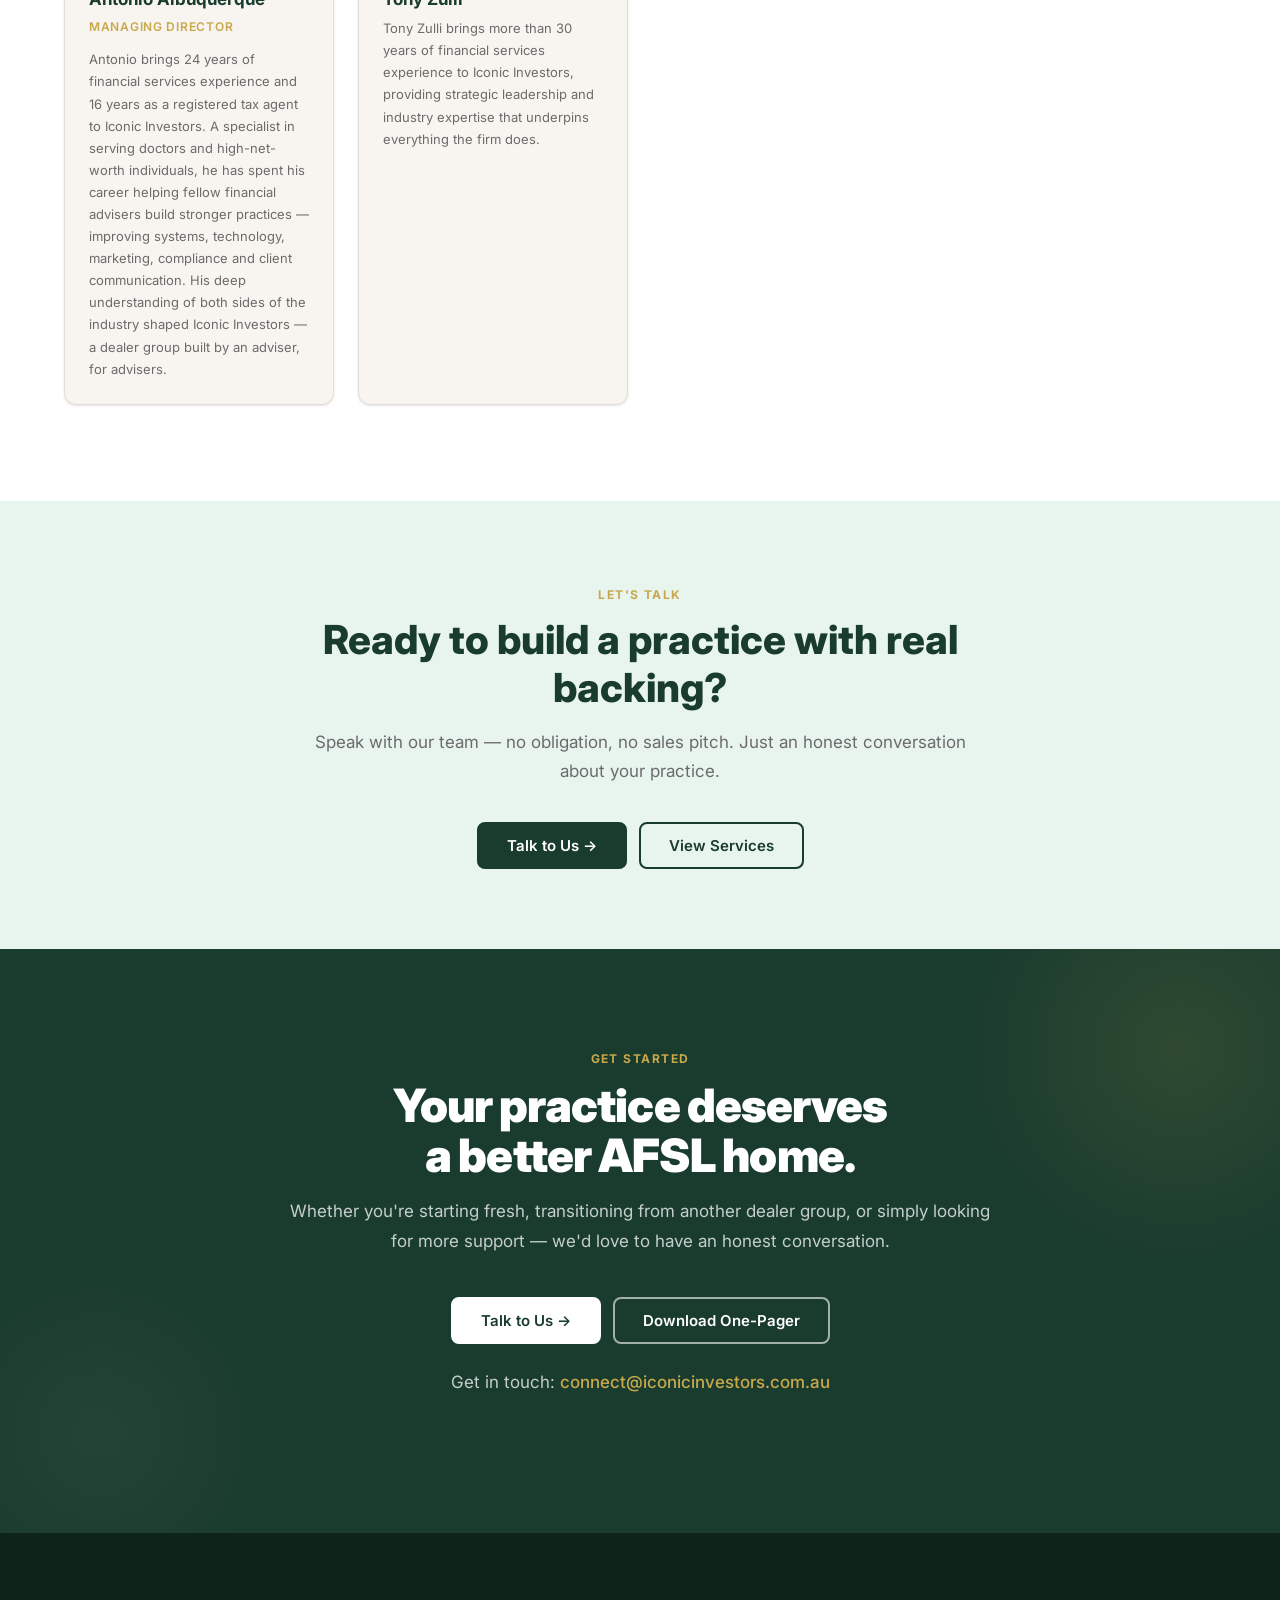
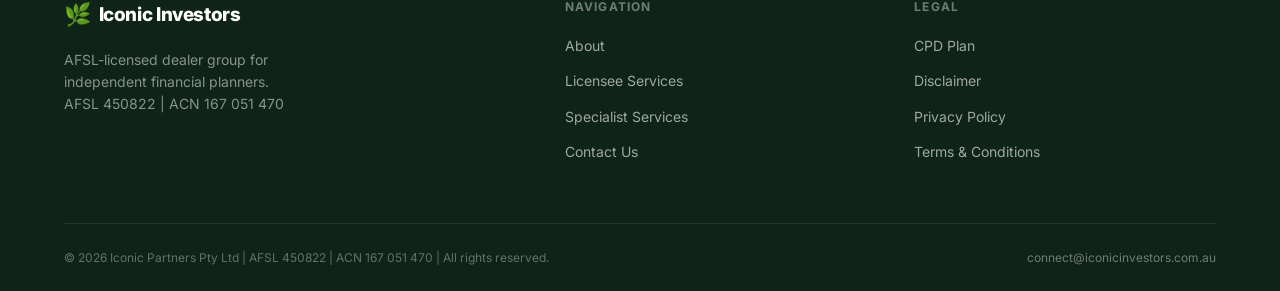
==== commit 6163ea3c: "Remove Elton Doyle and Kris Vogelsong from team section" ====
--- a/website-preview.html
+++ b/website-preview.html
@@ -1184,34 +1184,16 @@
           </div>
           <div class="team-body">
             <div class="team-name">Tony Zulli</div>
-            <div class="team-role">Director, Iconic Investors</div>
+            
             <p class="team-bio">Tony Zulli brings more than 30 years of financial services experience to Iconic Investors, providing strategic leadership and industry expertise that underpins everything the firm does.</p>
           </div>
         </div>
 
-        <!-- Elton Doyle -->
-        <div class="team-card reveal reveal-delay-3">
-          <div class="team-avatar">
-            <span class="initials">ED</span>
-          </div>
-          <div class="team-body">
-            <div class="team-name">Elton Doyle</div>
-            <div class="team-role">Chief Investment Manager, Clearwater Capital</div>
-            <p class="team-bio">Elton Doyle leads investment strategy and portfolio management through Clearwater Capital, delivering institutional-grade investment solutions for Iconic's adviser network and their clients.</p>
-          </div>
-        </div>
-
-        <!-- Kris Vogelsong -->
-        <div class="team-card reveal reveal-delay-4">
-          <div class="team-avatar">
-            <span class="initials">KV</span>
-          </div>
-          <div class="team-body">
-            <div class="team-name">Kris Vogelsong</div>
-            <div class="team-role">Director &amp; General Manager, Clearwater Capital</div>
-            <p class="team-bio">Kris Vogelsong oversees operations and strategic direction at Clearwater Capital, ensuring advisers within the Iconic network have access to world-class investment management and support.</p>
-          </div>
-        </div>
+        <!--  -->
+        
+
+        <!--  -->
+        
       </div>
     </div>
   </section>
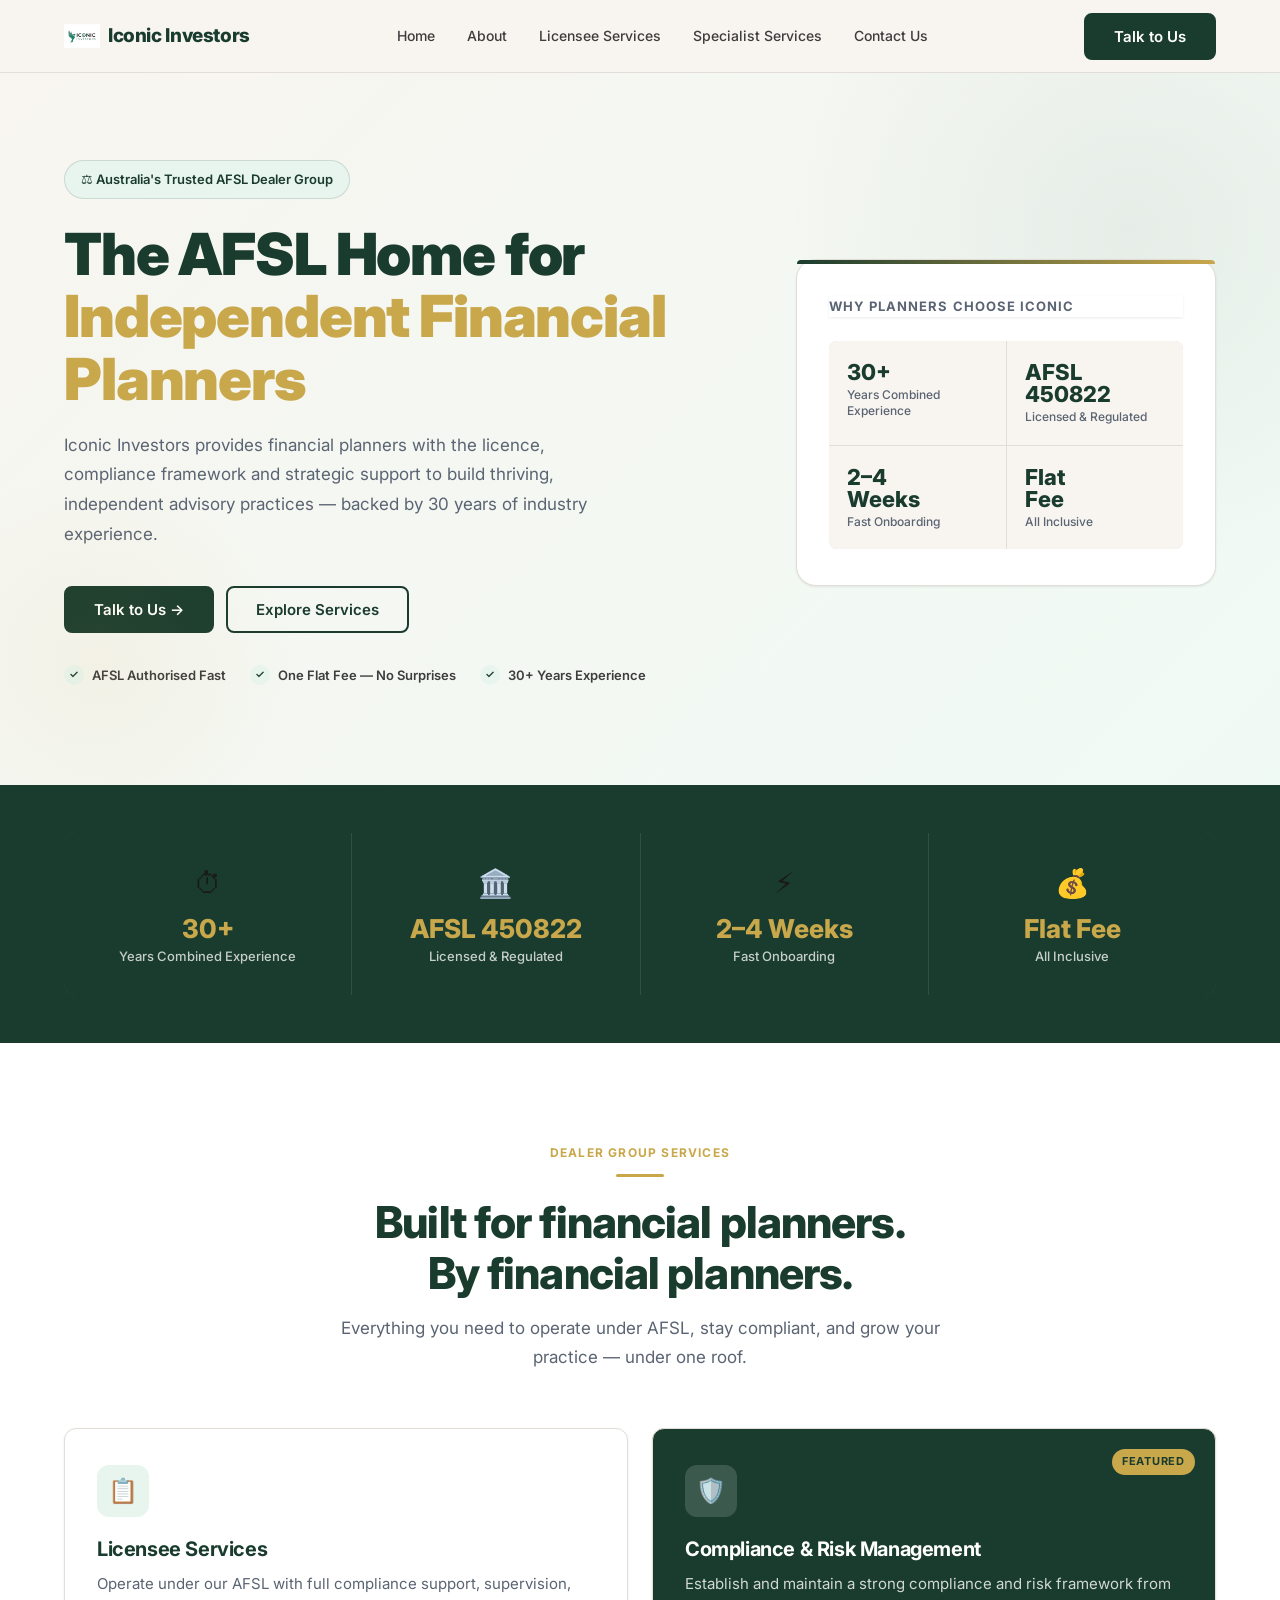
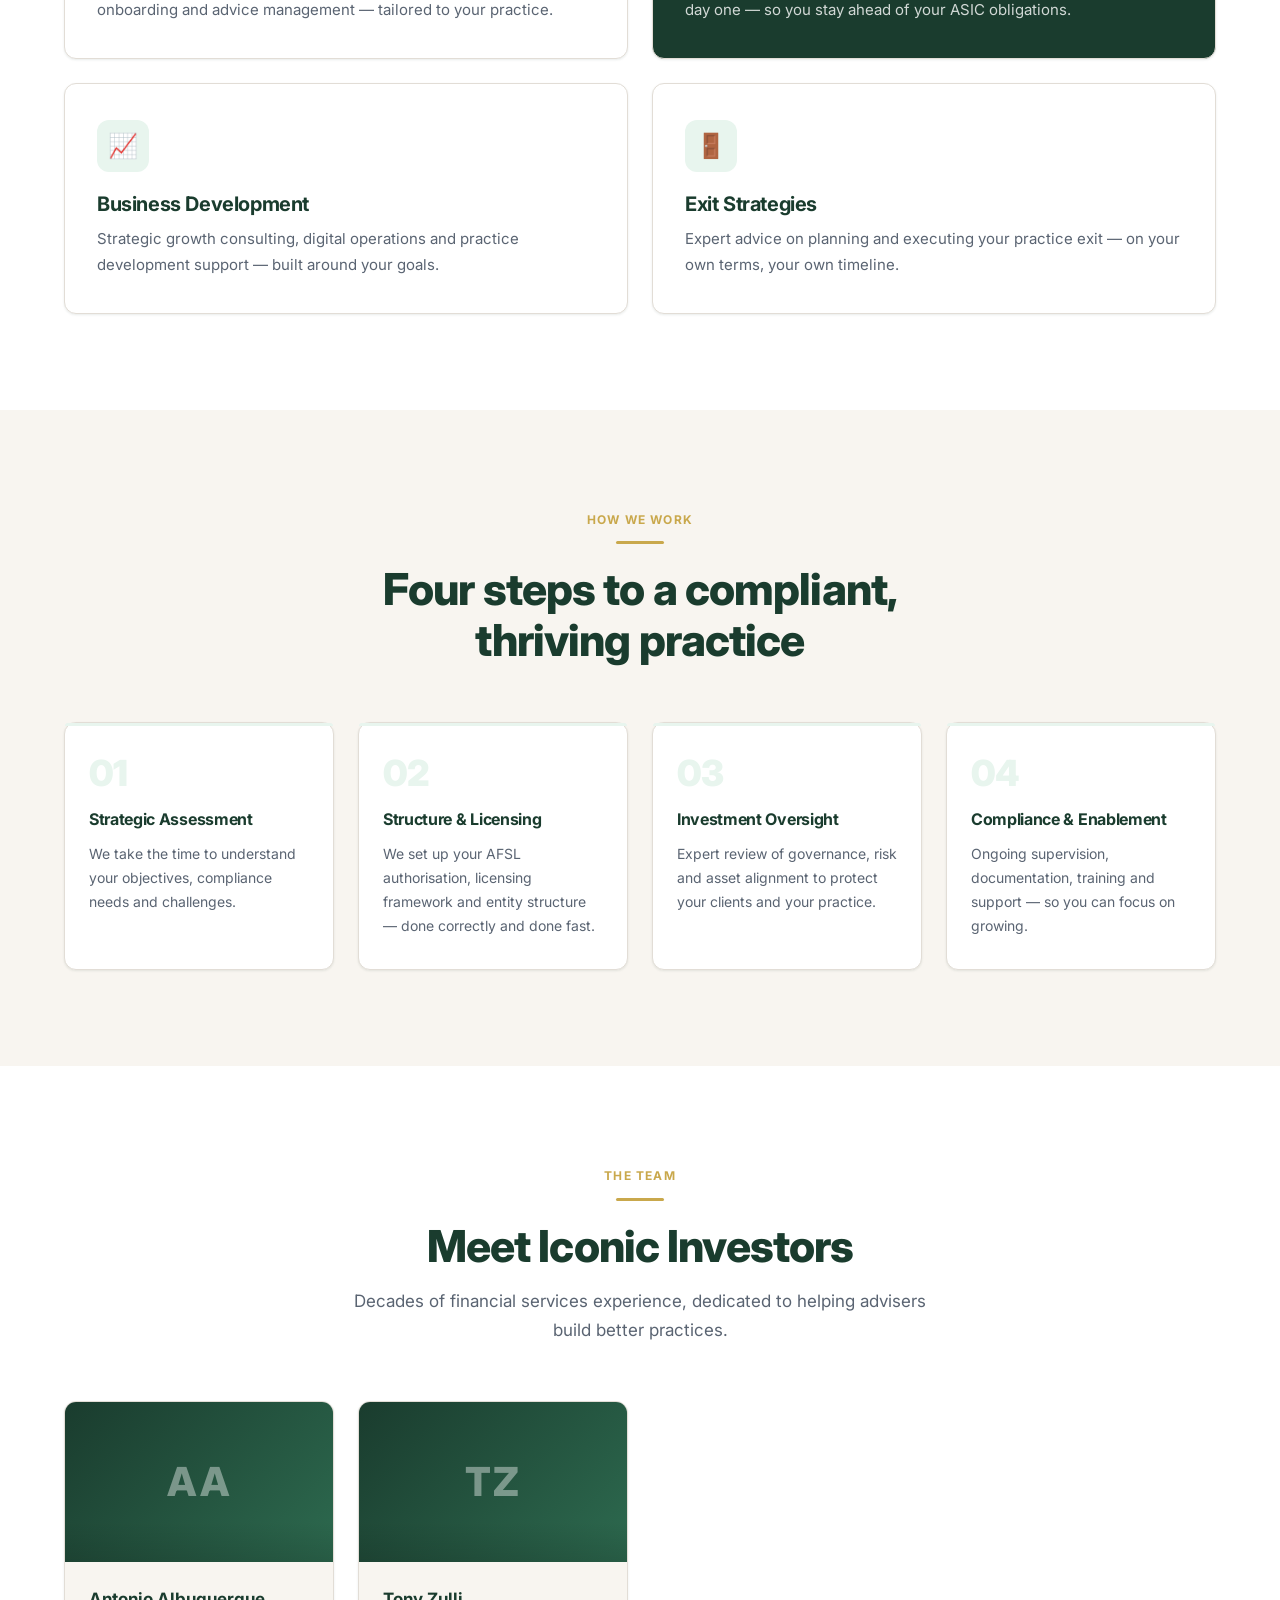
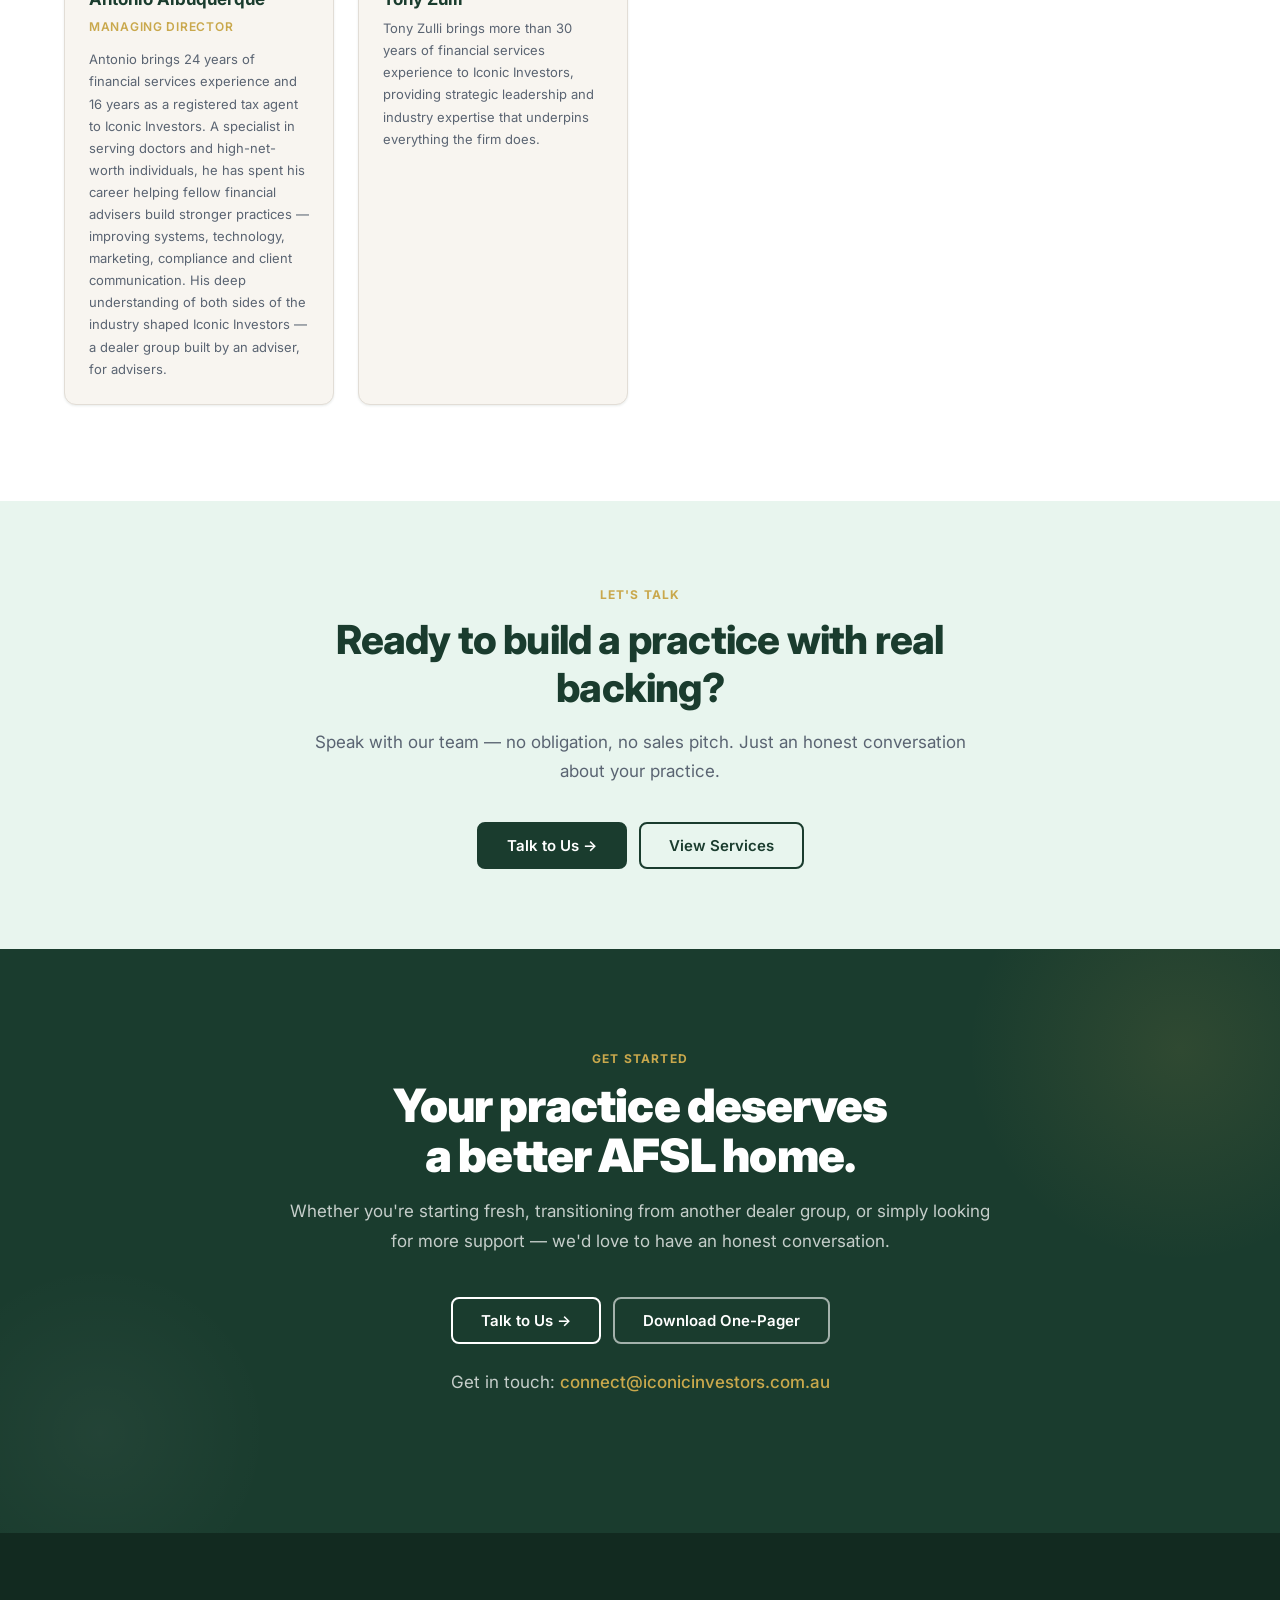
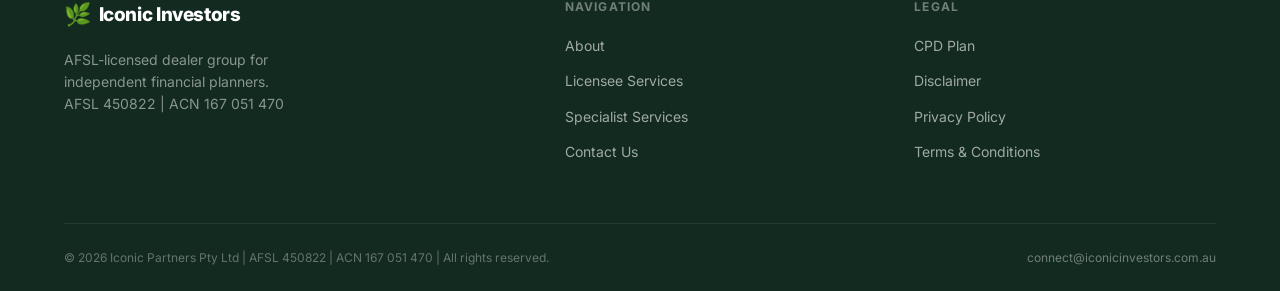
==== commit 4d7f9ab2: "Add real logo + improved colours and design" ====
--- a/website-preview.html
+++ b/website-preview.html
@@ -924,7 +924,46 @@
     .reveal-delay-2 { transition-delay: .2s; }
     .reveal-delay-3 { transition-delay: .3s; }
     .reveal-delay-4 { transition-delay: .4s; }
-  </style>
+  
+/* ARIA Colour & Design Enhancements */
+:root {
+  --forest: #1a3c2e;
+  --forest-dark: #122a20;
+  --gold: #c9a84c;
+  --gold-light: #e8d5a3;
+  --cream: #f8f5f0;
+  --green-mid: #2d6a4f;
+  --green-light: #e8f5ee;
+  --green-wash: #f0faf4;
+  --text: #1a1a1a;
+  --text-muted: #5a6472;
+  --border: #e2ddd6;
+  --shadow-sm: 0 1px 3px rgba(26,60,46,0.06), 0 1px 2px rgba(26,60,46,0.04);
+  --shadow-md: 0 4px 16px rgba(26,60,46,0.08), 0 2px 6px rgba(26,60,46,0.05);
+  --shadow-lg: 0 10px 40px rgba(26,60,46,0.12), 0 4px 12px rgba(26,60,46,0.08);
+}
+body { background: var(--cream); color: var(--text); }
+nav, header { background: rgba(248,245,240,0.97) !important; backdrop-filter: blur(12px); border-bottom: 1px solid var(--border) !important; }
+.nav-cta, a[href*="booking"] { background: var(--forest) !important; color: #fff !important; }
+.nav-cta:hover, a[href*="booking"]:hover { background: var(--green-mid) !important; transform: translateY(-1px); box-shadow: var(--shadow-md) !important; }
+/* Hero gradient */
+.hero, section:first-of-type { background: linear-gradient(135deg, var(--cream) 0%, var(--green-wash) 100%) !important; }
+/* Trust bar */
+.trust-bar, section[style*="1a3c2e"] { background: linear-gradient(135deg, var(--forest) 0%, var(--forest-dark) 100%) !important; }
+/* Cards */
+.card, [class*="card"], .team-card { box-shadow: var(--shadow-sm) !important; border-color: var(--border) !important; transition: all 0.25s ease !important; }
+.card:hover, [class*="card"]:hover, .team-card:hover { box-shadow: var(--shadow-lg) !important; transform: translateY(-3px) !important; border-color: var(--green-mid) !important; }
+/* Gold accents */
+.eyebrow, [class*="eyebrow"], p[style*="c9a84c"] { color: var(--gold) !important; letter-spacing: 0.1em; }
+/* Green buttons */
+a[style*="1a3c2e"], button[style*="1a3c2e"] { background: var(--forest) !important; box-shadow: 0 4px 14px rgba(26,60,46,0.25) !important; transition: all 0.2s ease !important; }
+a[style*="1a3c2e"]:hover, button[style*="1a3c2e"]:hover { background: var(--green-mid) !important; transform: translateY(-2px) !important; box-shadow: 0 6px 20px rgba(26,60,46,0.3) !important; }
+/* Footer */
+footer { background: var(--forest-dark) !important; }
+/* Typography */
+h1, h2, h3 { letter-spacing: -0.02em; }
+
+</style>
 </head>
 <body>
 
@@ -934,8 +973,7 @@
   <nav id="navbar">
     <div class="container">
       <div class="nav-inner">
-        <a href="#" class="nav-logo">
-          <span class="emoji">🌿</span>
+        <a href="#" class="nav-logo"><img src="[data-uri]" alt="Iconic Investors" style="height:36px;width:auto;display:block;">
           Iconic Investors
         </a>
 
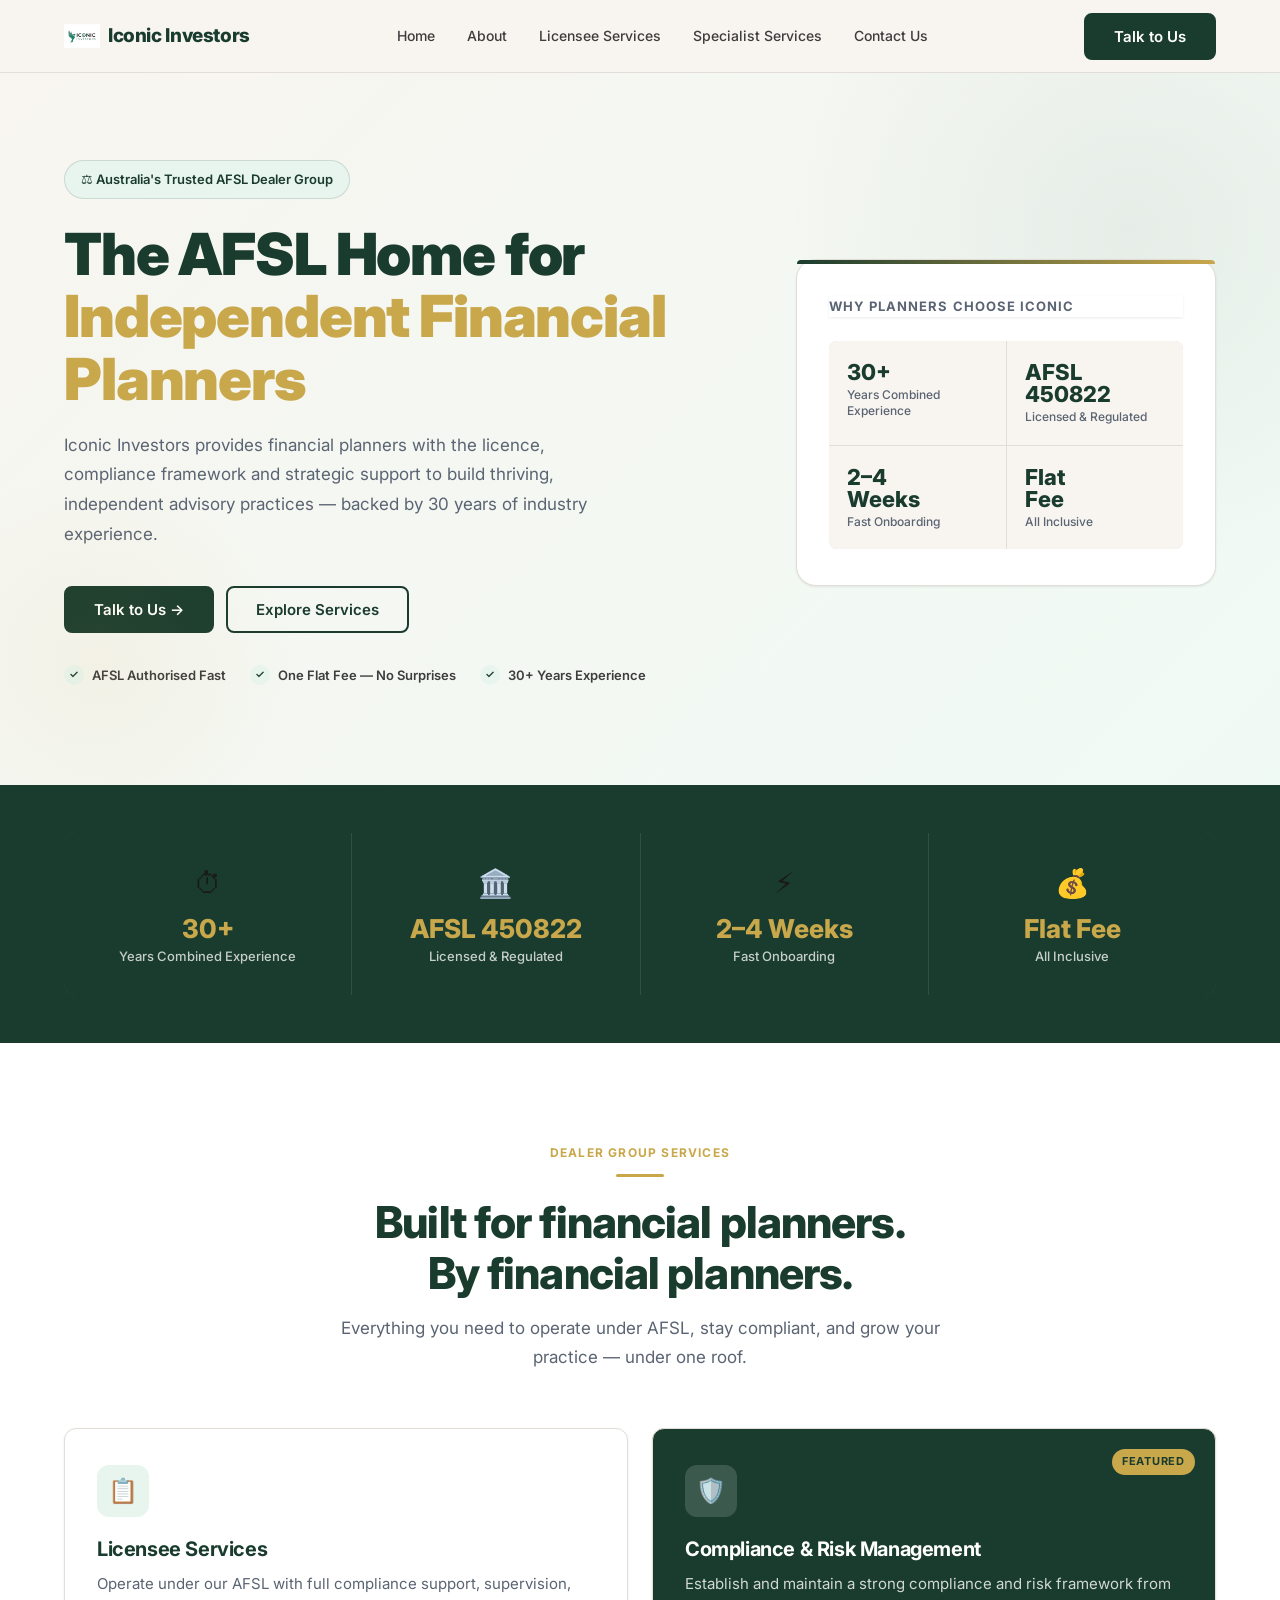
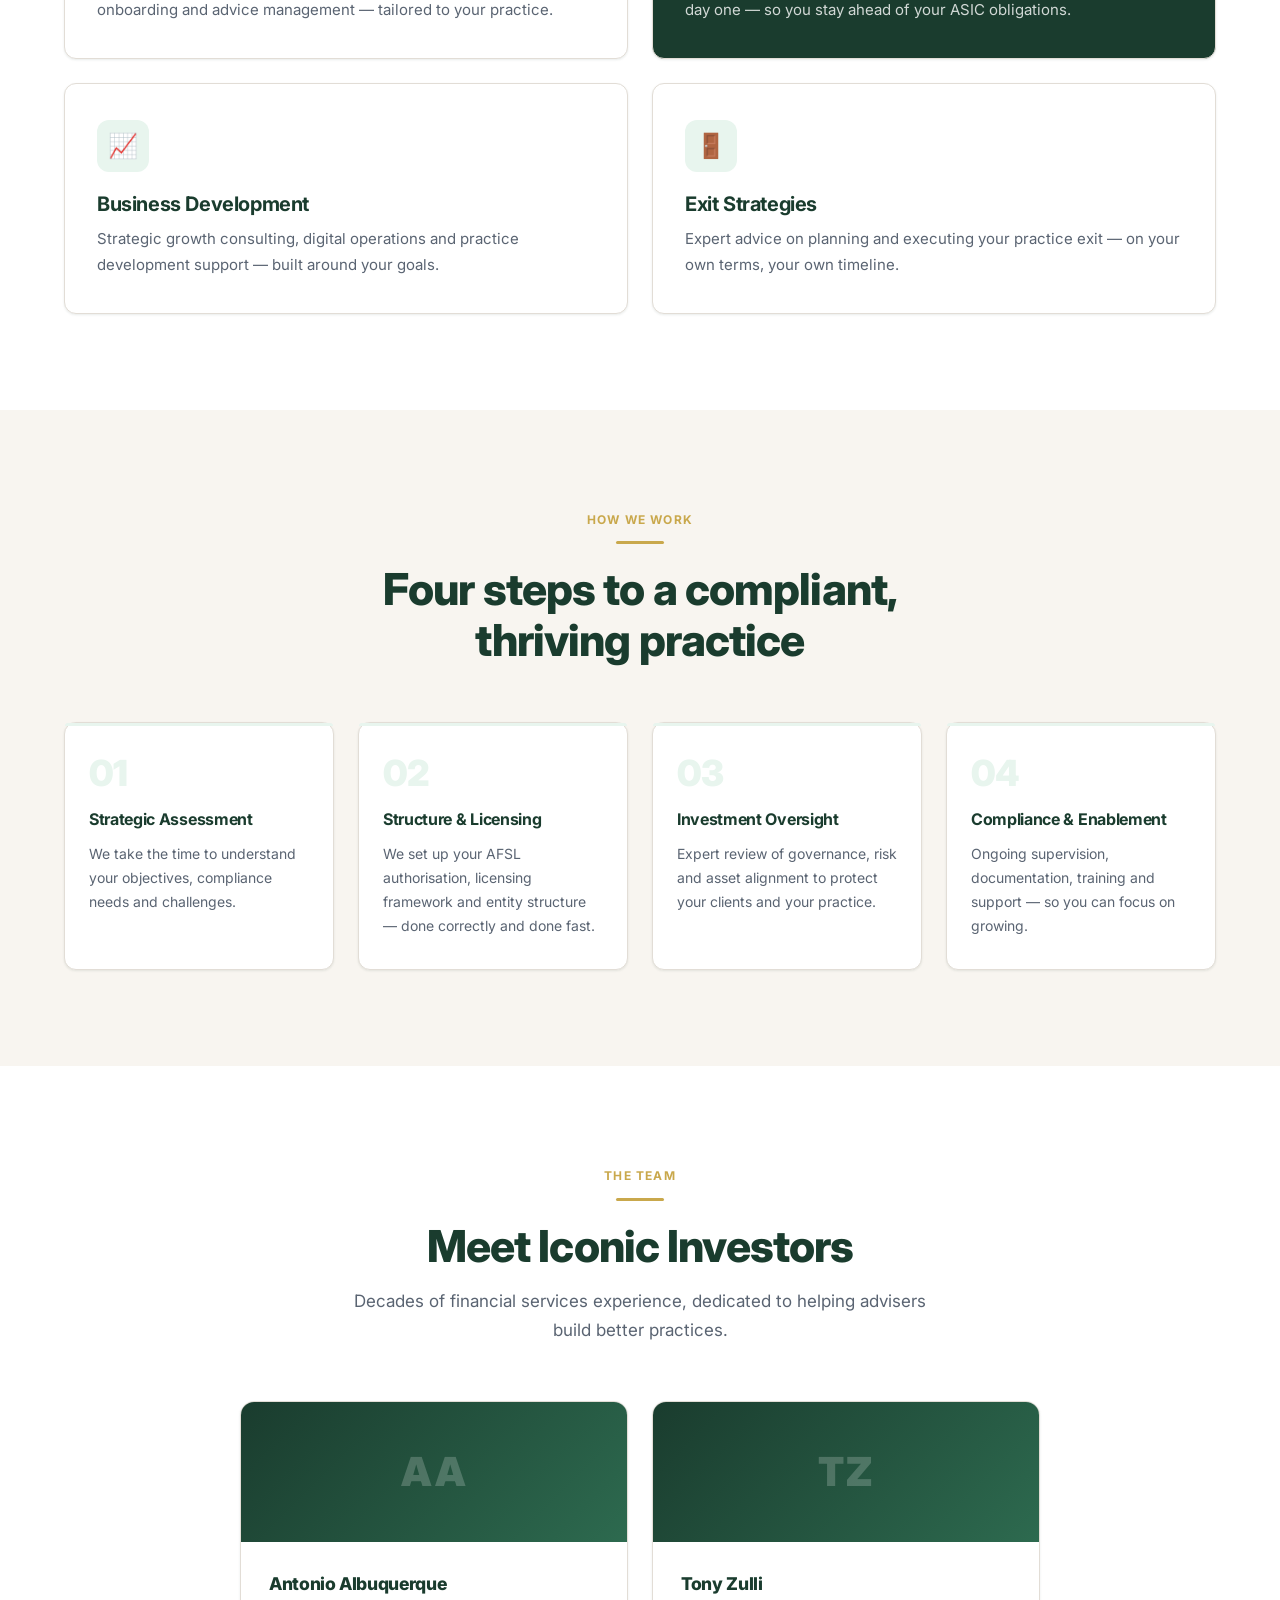
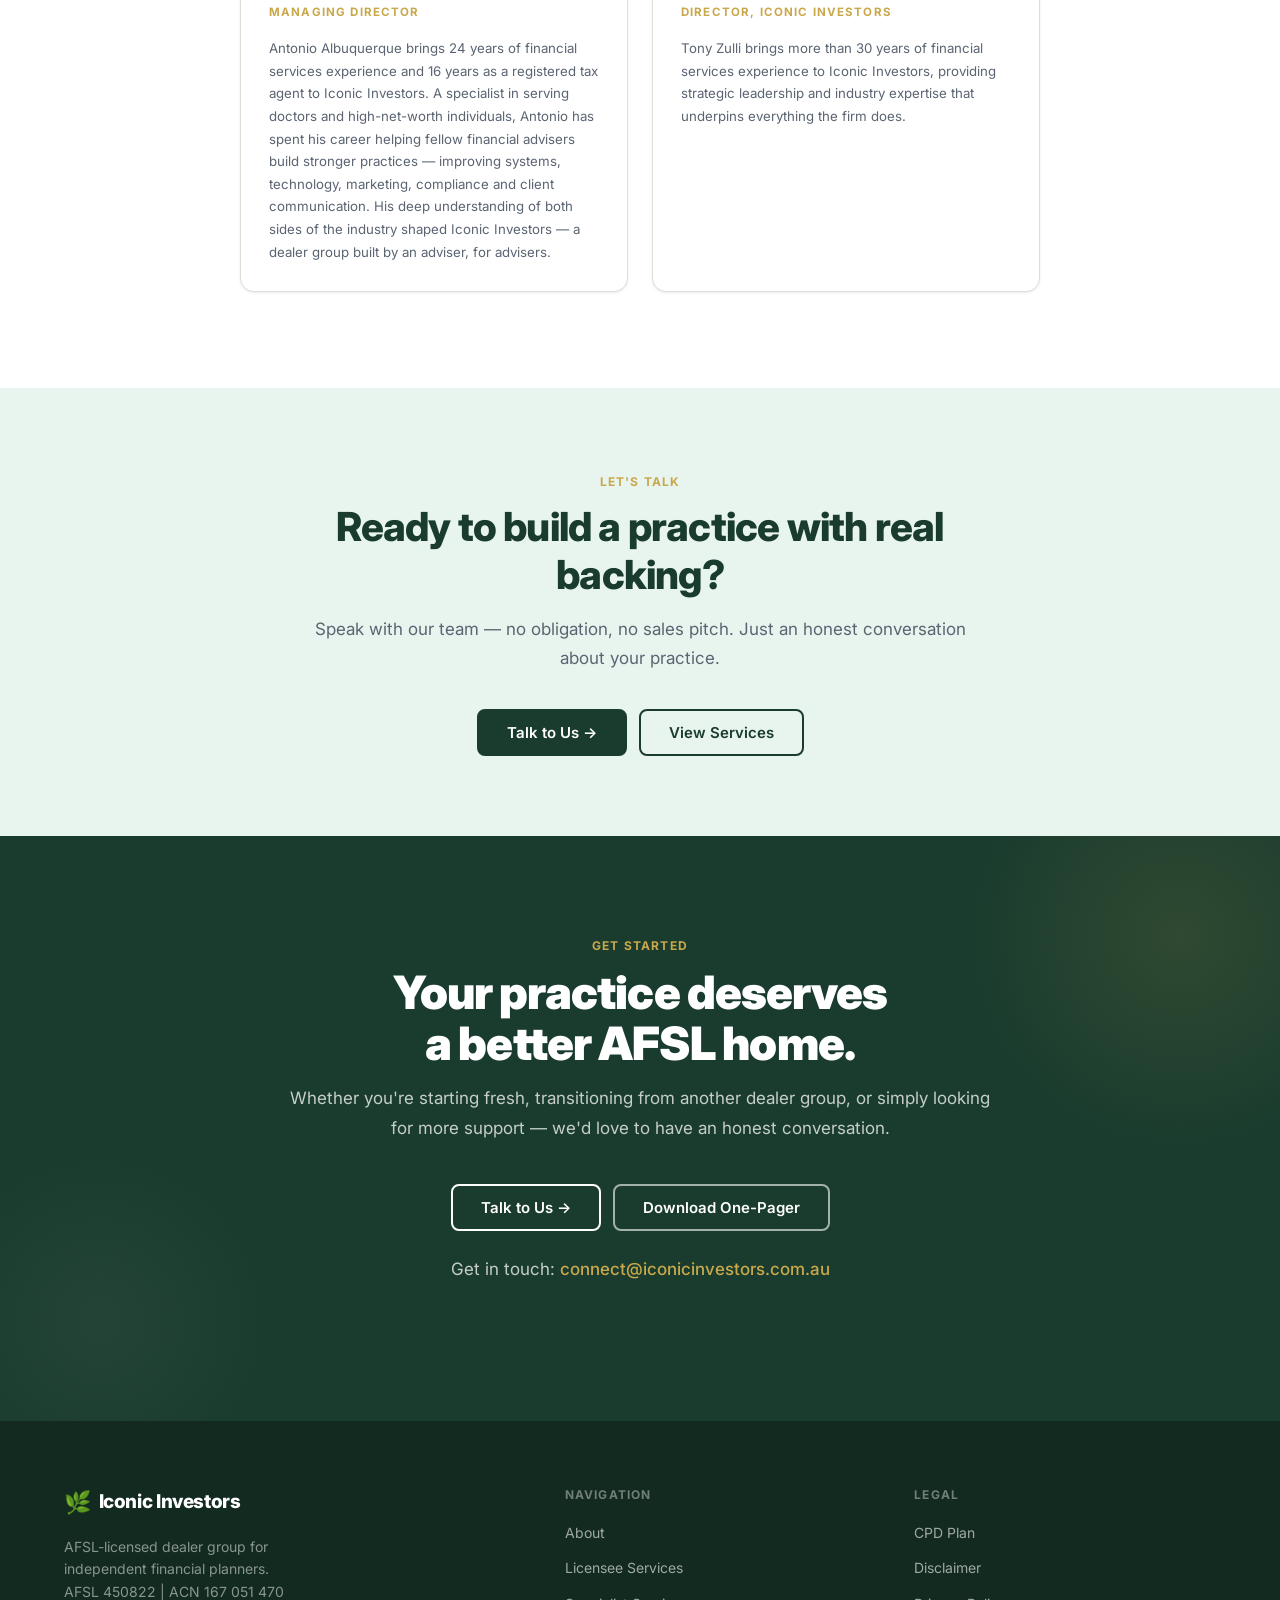
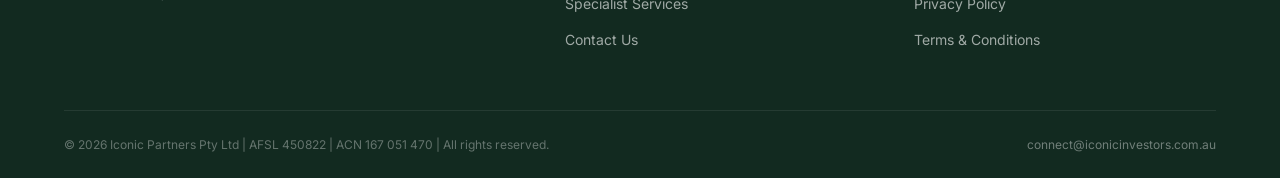
==== commit 873505c2: "Fix team section - only Antonio and Tony Zulli" ====
--- a/website-preview.html
+++ b/website-preview.html
@@ -1202,37 +1202,28 @@
         <p class="section-sub">Decades of financial services experience, dedicated to helping advisers build better practices.</p>
       </div>
 
-      <div class="team-grid">
-        <!-- Antonio -->
-        <div class="team-card reveal reveal-delay-1">
-          <div class="team-avatar">
-            <span class="initials">AA</span>
+      <div style="display:grid;grid-template-columns:repeat(2,1fr);gap:1.5rem;max-width:800px;margin:0 auto;">
+          <div class="team-card" style="background:#fff;border-radius:14px;overflow:hidden;border:1.5px solid #e2ddd6;box-shadow:0 1px 3px rgba(26,60,46,0.06);">
+            <div style="background:linear-gradient(135deg,#1a3c2e,#2d6a4f);height:140px;display:flex;align-items:center;justify-content:center;">
+              <span style="font-size:2.5rem;font-weight:900;color:rgba(255,255,255,0.2);letter-spacing:0.05em;">AA</span>
+            </div>
+            <div style="padding:1.75rem;">
+              <h3 style="font-size:1.1rem;font-weight:800;color:#1a3c2e;margin:0 0 0.3rem;">Antonio Albuquerque</h3>
+              <p style="font-size:0.72rem;font-weight:700;text-transform:uppercase;letter-spacing:0.1em;color:#c9a84c;margin:0 0 1rem;">Managing Director</p>
+              <p style="font-size:0.83rem;color:#5a6472;line-height:1.7;margin:0;">Antonio Albuquerque brings 24 years of financial services experience and 16 years as a registered tax agent to Iconic Investors. A specialist in serving doctors and high-net-worth individuals, Antonio has spent his career helping fellow financial advisers build stronger practices — improving systems, technology, marketing, compliance and client communication. His deep understanding of both sides of the industry shaped Iconic Investors — a dealer group built by an adviser, for advisers.</p>
+            </div>
           </div>
-          <div class="team-body">
-            <div class="team-name">Antonio Albuquerque</div>
-            <div class="team-role">Managing Director</div>
-            <p class="team-bio">Antonio brings 24 years of financial services experience and 16 years as a registered tax agent to Iconic Investors. A specialist in serving doctors and high-net-worth individuals, he has spent his career helping fellow financial advisers build stronger practices — improving systems, technology, marketing, compliance and client communication. His deep understanding of both sides of the industry shaped Iconic Investors — a dealer group built by an adviser, for advisers.</p>
+          <div class="team-card" style="background:#fff;border-radius:14px;overflow:hidden;border:1.5px solid #e2ddd6;box-shadow:0 1px 3px rgba(26,60,46,0.06);">
+            <div style="background:linear-gradient(135deg,#1a3c2e,#2d6a4f);height:140px;display:flex;align-items:center;justify-content:center;">
+              <span style="font-size:2.5rem;font-weight:900;color:rgba(255,255,255,0.2);letter-spacing:0.05em;">TZ</span>
+            </div>
+            <div style="padding:1.75rem;">
+              <h3 style="font-size:1.1rem;font-weight:800;color:#1a3c2e;margin:0 0 0.3rem;">Tony Zulli</h3>
+              <p style="font-size:0.72rem;font-weight:700;text-transform:uppercase;letter-spacing:0.1em;color:#c9a84c;margin:0 0 1rem;">Director, Iconic Investors</p>
+              <p style="font-size:0.83rem;color:#5a6472;line-height:1.7;margin:0;">Tony Zulli brings more than 30 years of financial services experience to Iconic Investors, providing strategic leadership and industry expertise that underpins everything the firm does.</p>
+            </div>
           </div>
         </div>
-
-        <!-- Tony Zulli -->
-        <div class="team-card reveal reveal-delay-2">
-          <div class="team-avatar">
-            <span class="initials">TZ</span>
-          </div>
-          <div class="team-body">
-            <div class="team-name">Tony Zulli</div>
-            
-            <p class="team-bio">Tony Zulli brings more than 30 years of financial services experience to Iconic Investors, providing strategic leadership and industry expertise that underpins everything the firm does.</p>
-          </div>
-        </div>
-
-        <!--  -->
-        
-
-        <!--  -->
-        
-      </div>
     </div>
   </section>
 
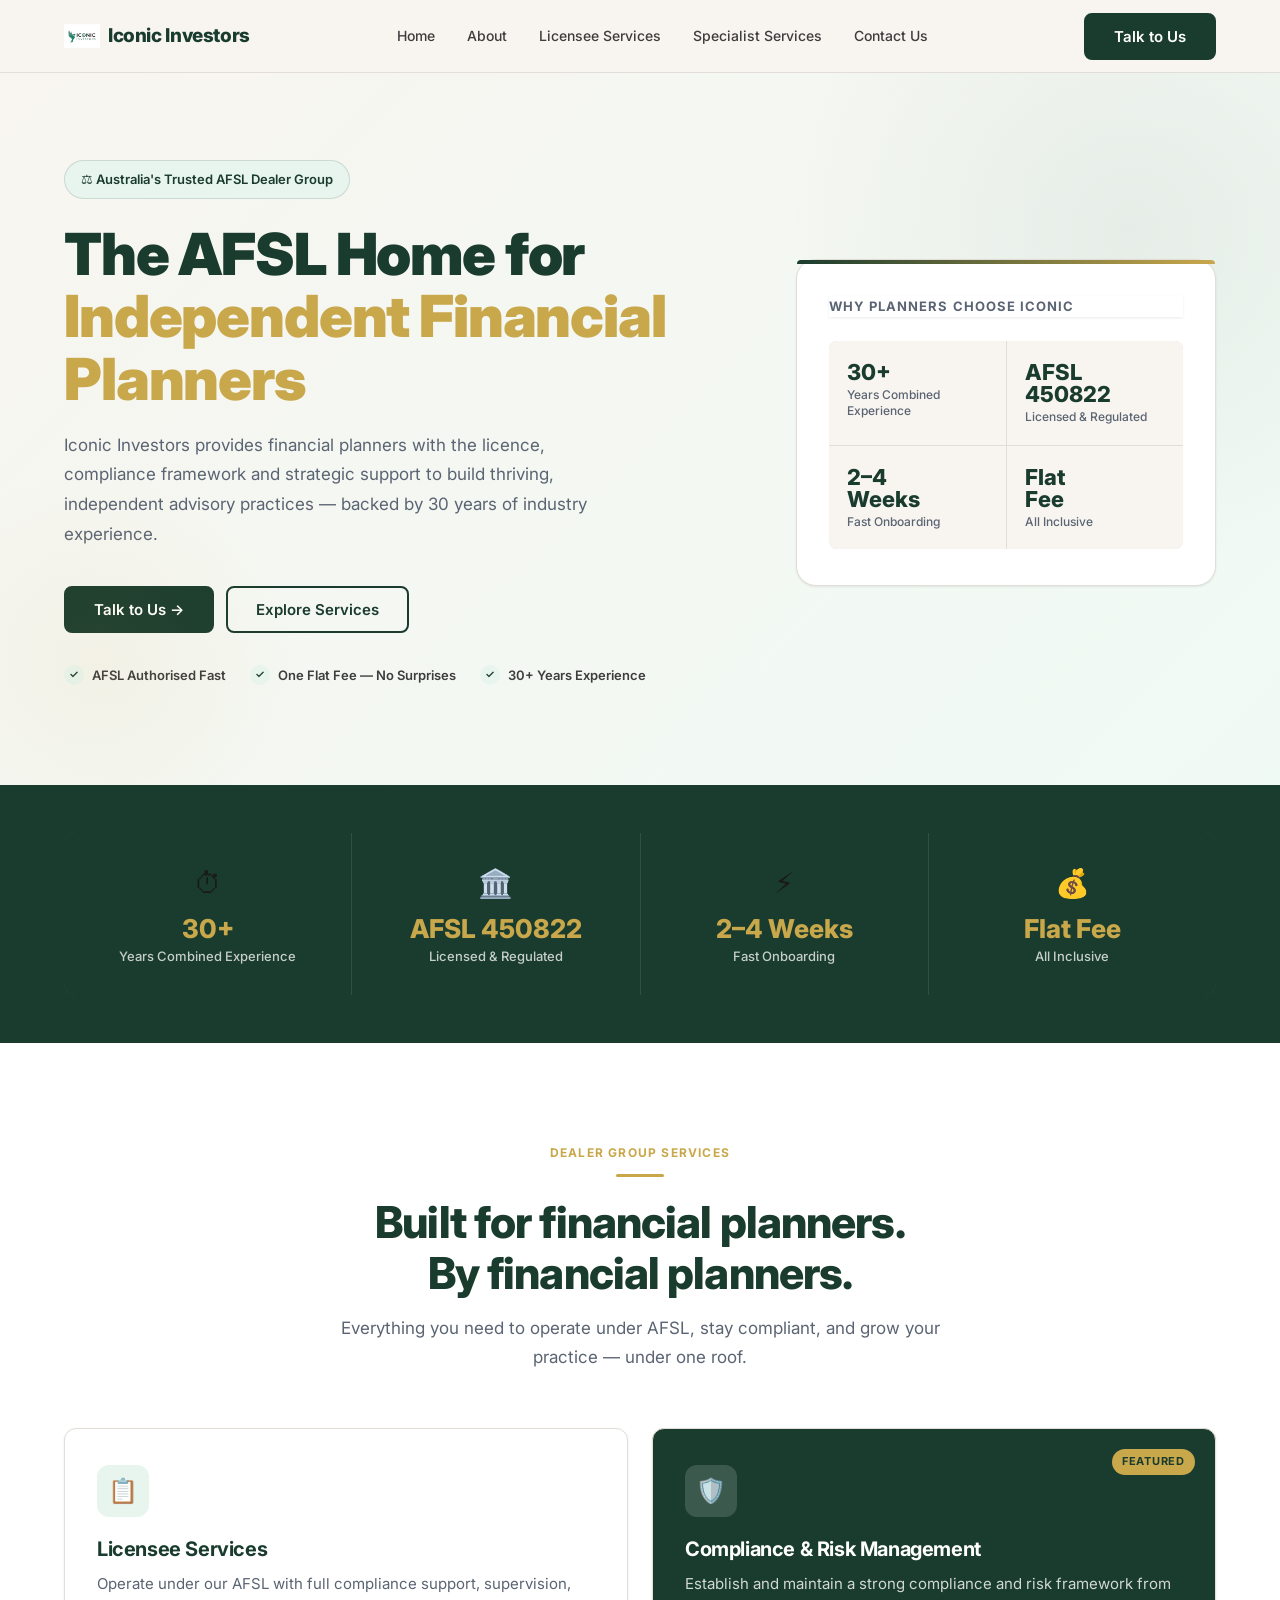
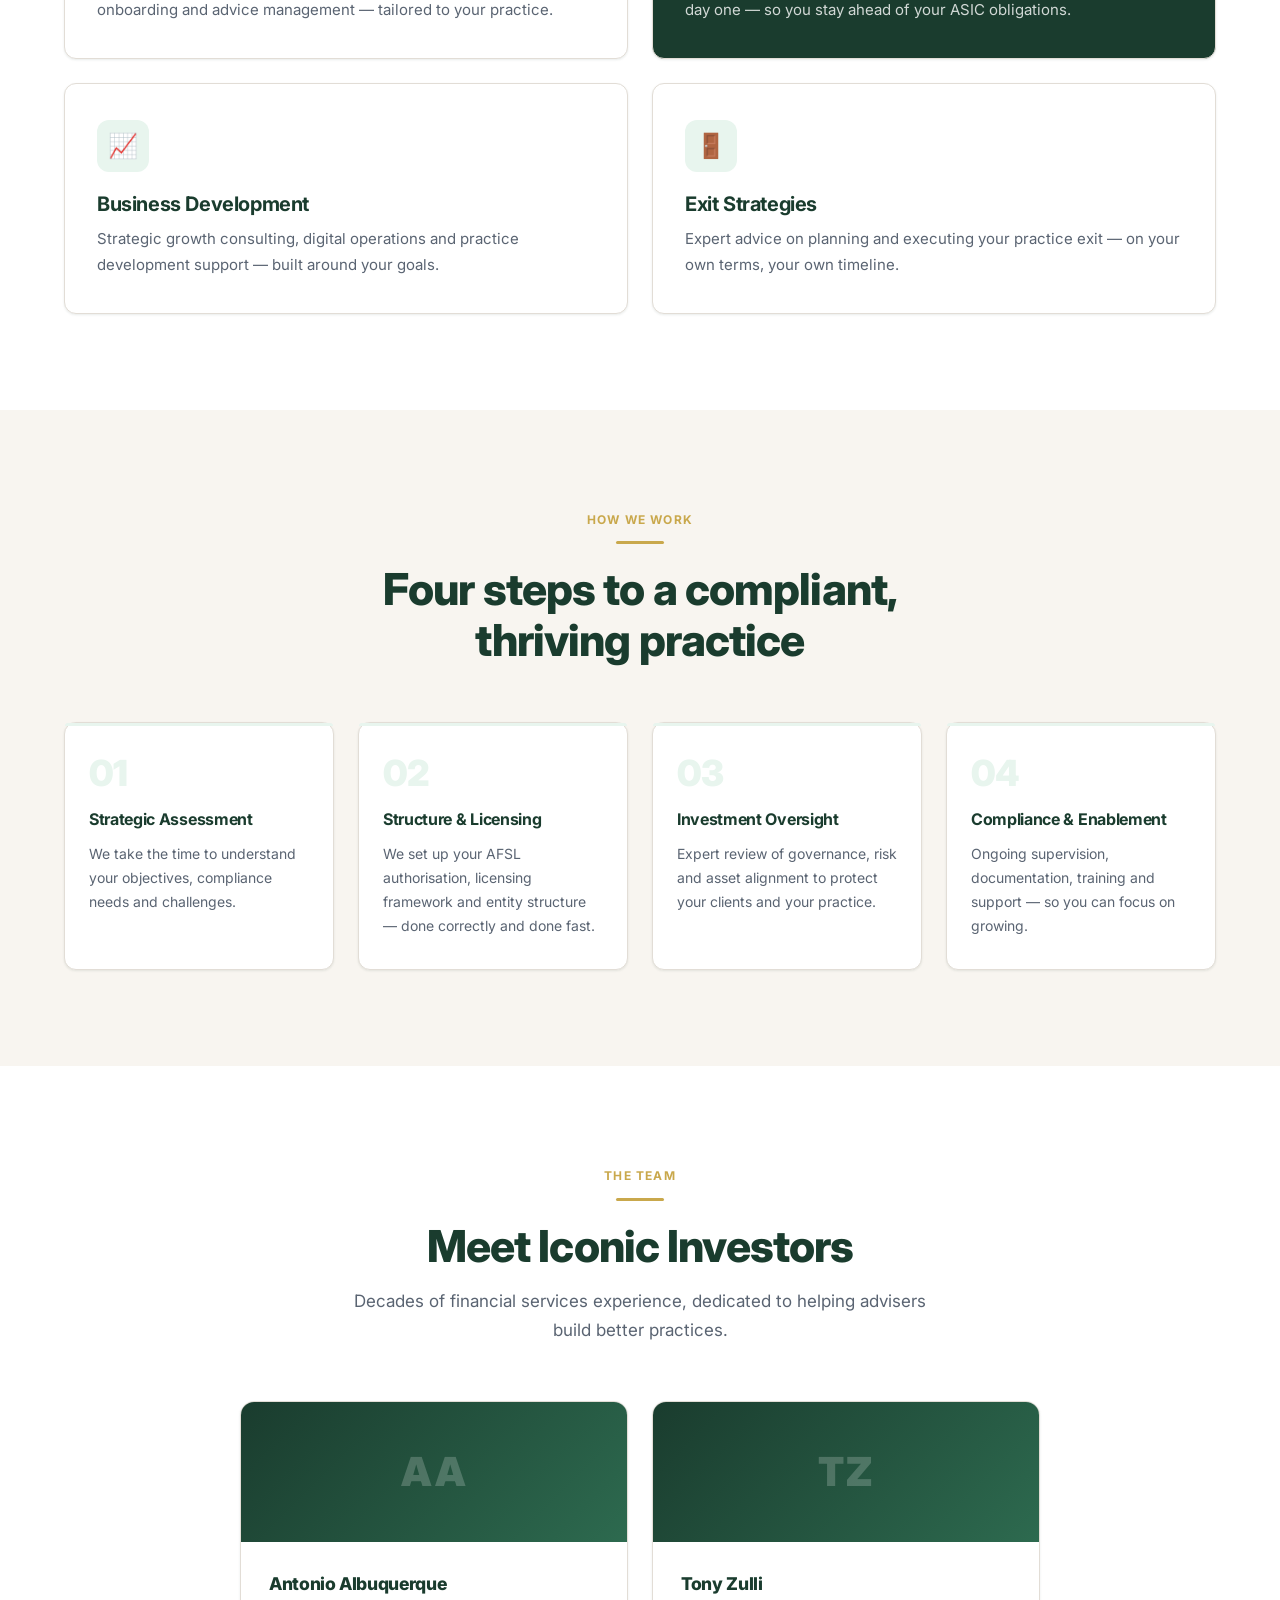
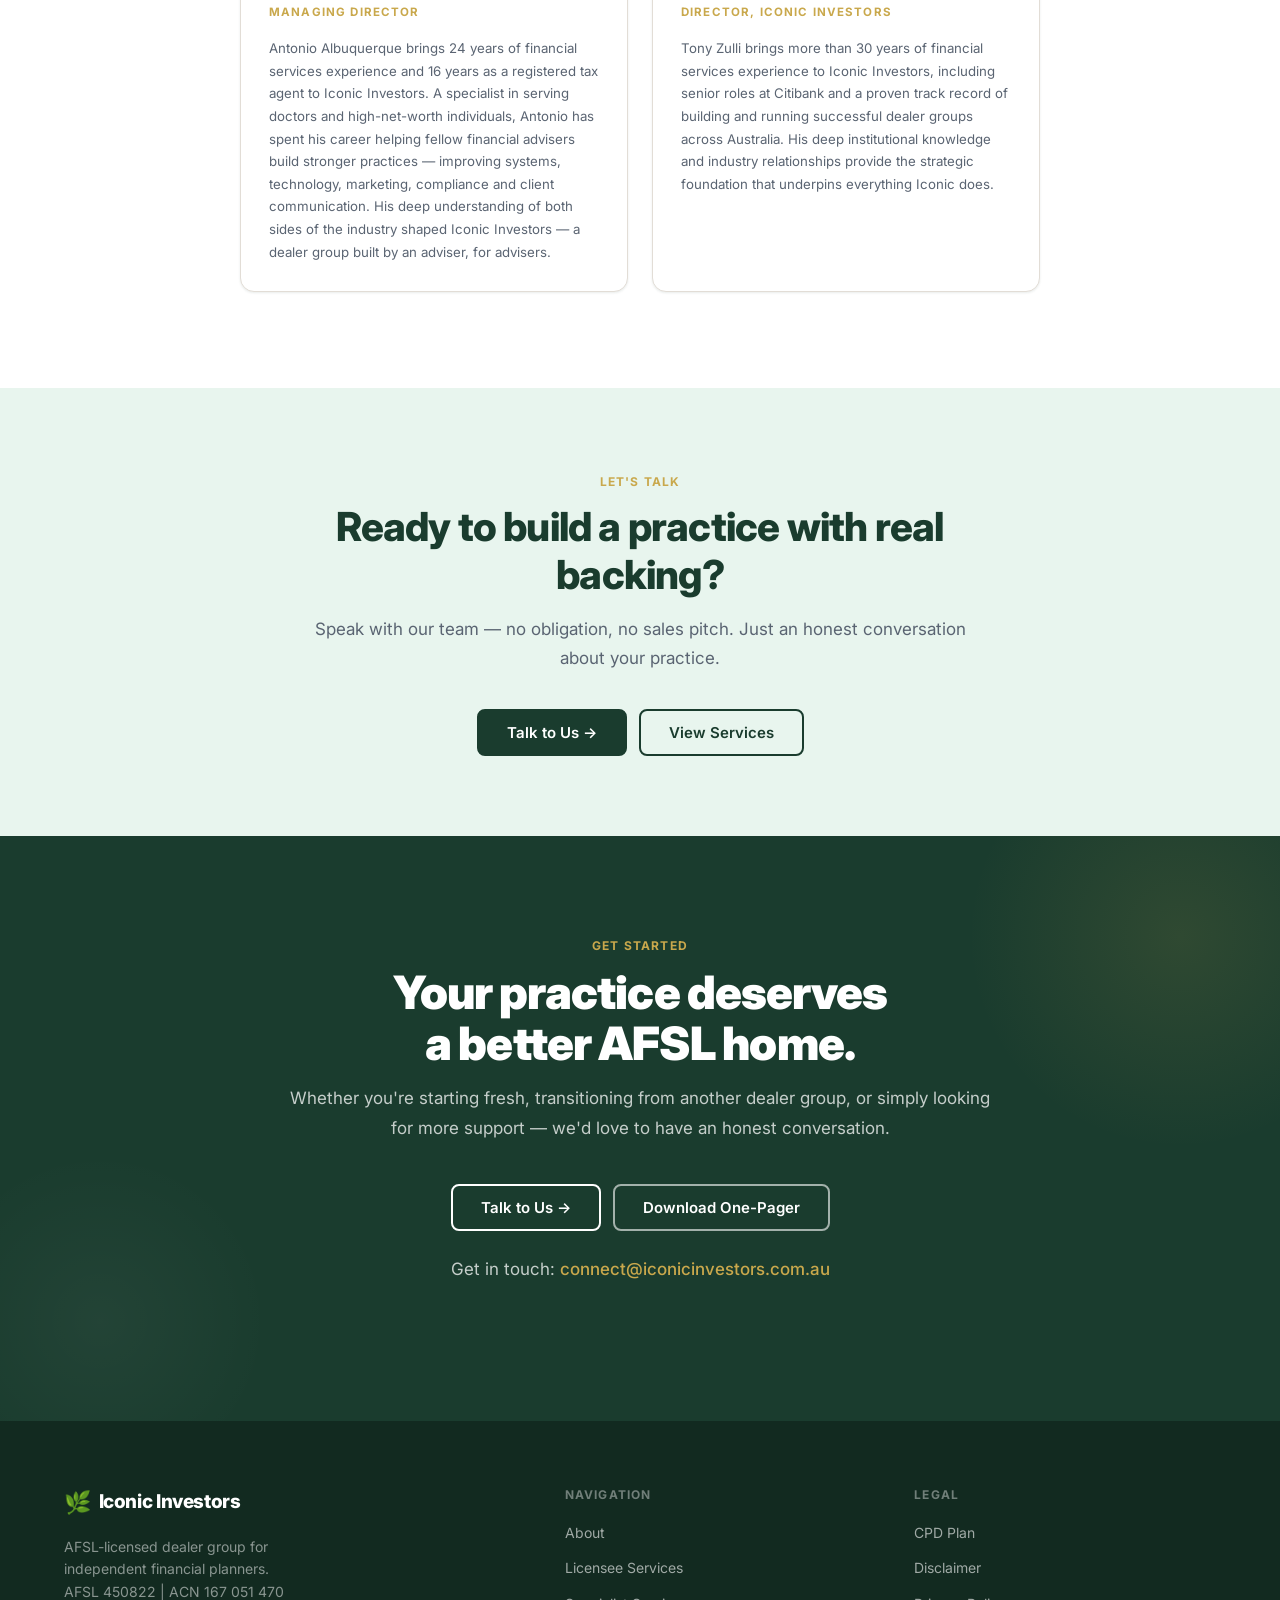
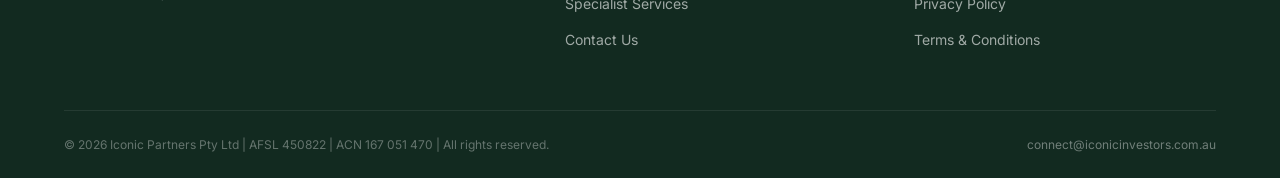
==== commit dae6e9a0: "Improve Tony Zulli bio - Citibank + dealer group experience" ====
--- a/website-preview.html
+++ b/website-preview.html
@@ -1220,7 +1220,7 @@
             <div style="padding:1.75rem;">
               <h3 style="font-size:1.1rem;font-weight:800;color:#1a3c2e;margin:0 0 0.3rem;">Tony Zulli</h3>
               <p style="font-size:0.72rem;font-weight:700;text-transform:uppercase;letter-spacing:0.1em;color:#c9a84c;margin:0 0 1rem;">Director, Iconic Investors</p>
-              <p style="font-size:0.83rem;color:#5a6472;line-height:1.7;margin:0;">Tony Zulli brings more than 30 years of financial services experience to Iconic Investors, providing strategic leadership and industry expertise that underpins everything the firm does.</p>
+              <p style="font-size:0.83rem;color:#5a6472;line-height:1.7;margin:0;">Tony Zulli brings more than 30 years of financial services experience to Iconic Investors, including senior roles at Citibank and a proven track record of building and running successful dealer groups across Australia. His deep institutional knowledge and industry relationships provide the strategic foundation that underpins everything Iconic does.</p>
             </div>
           </div>
         </div>
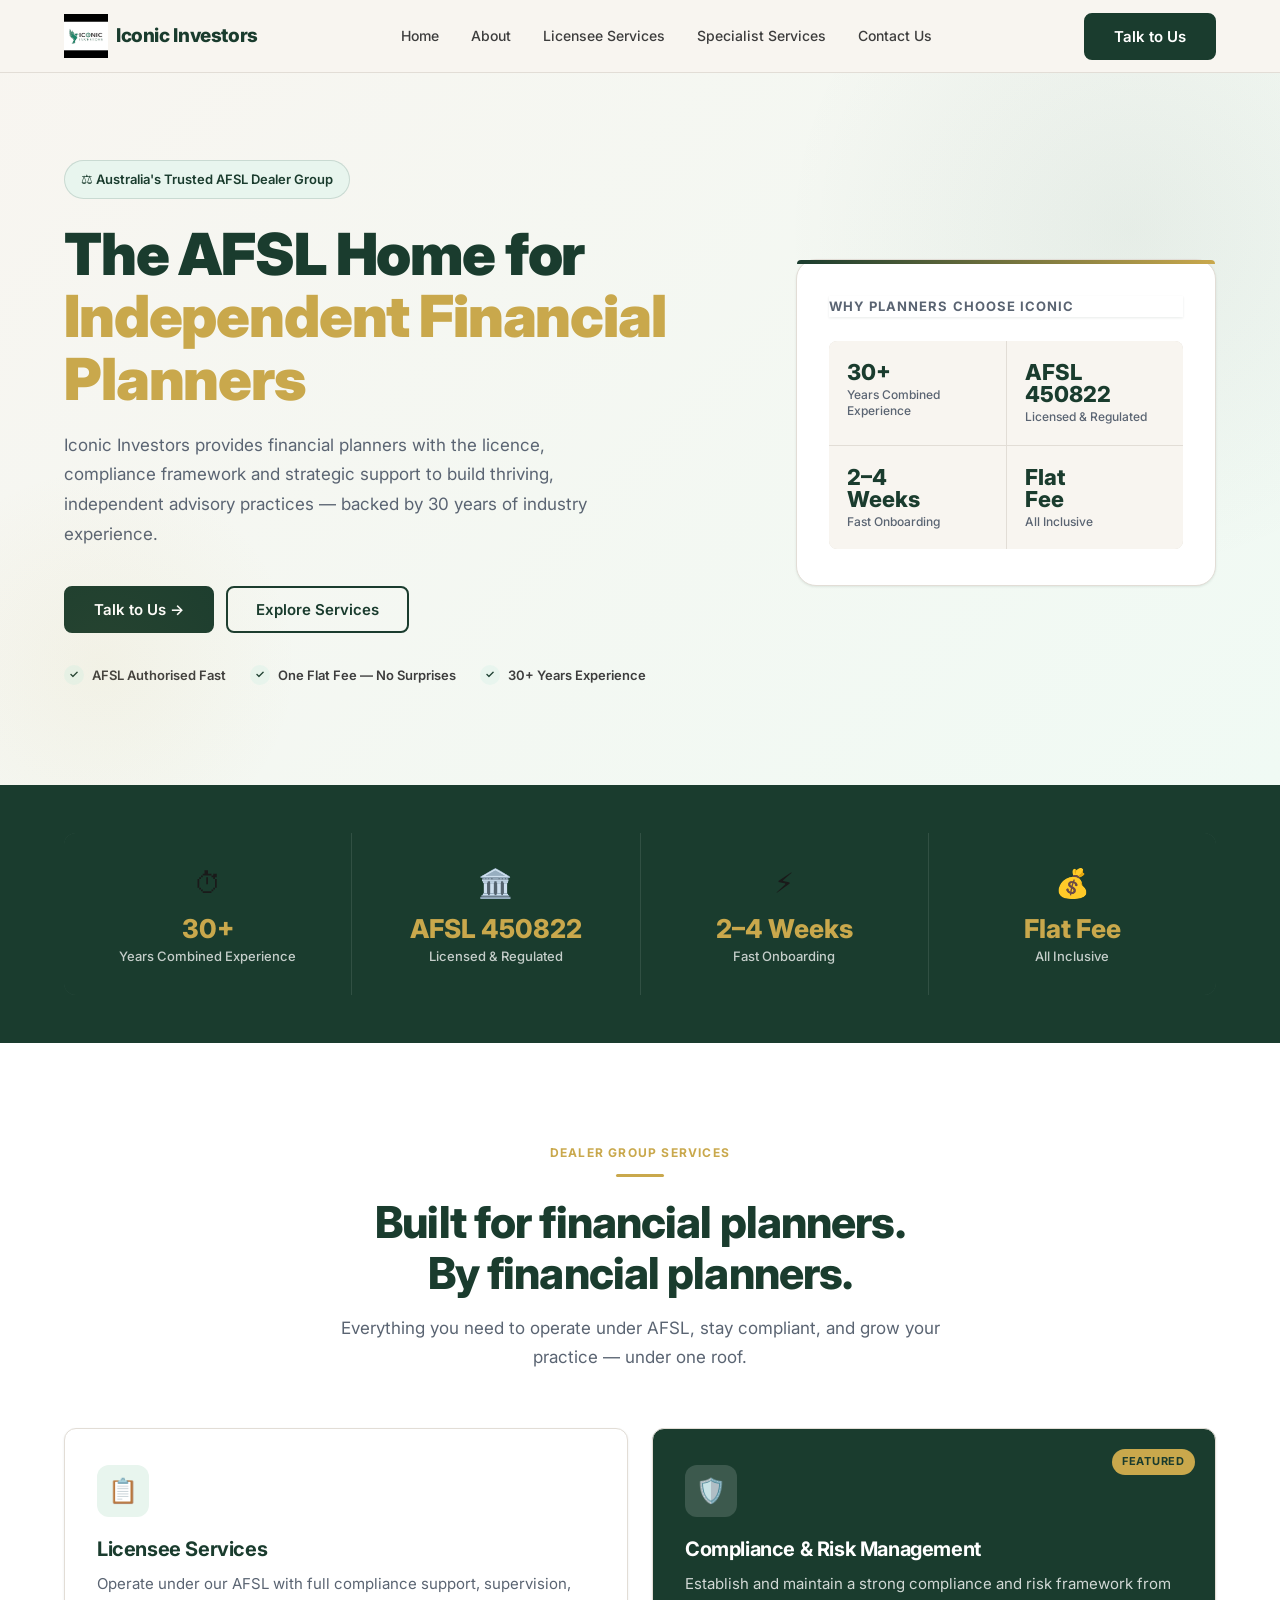
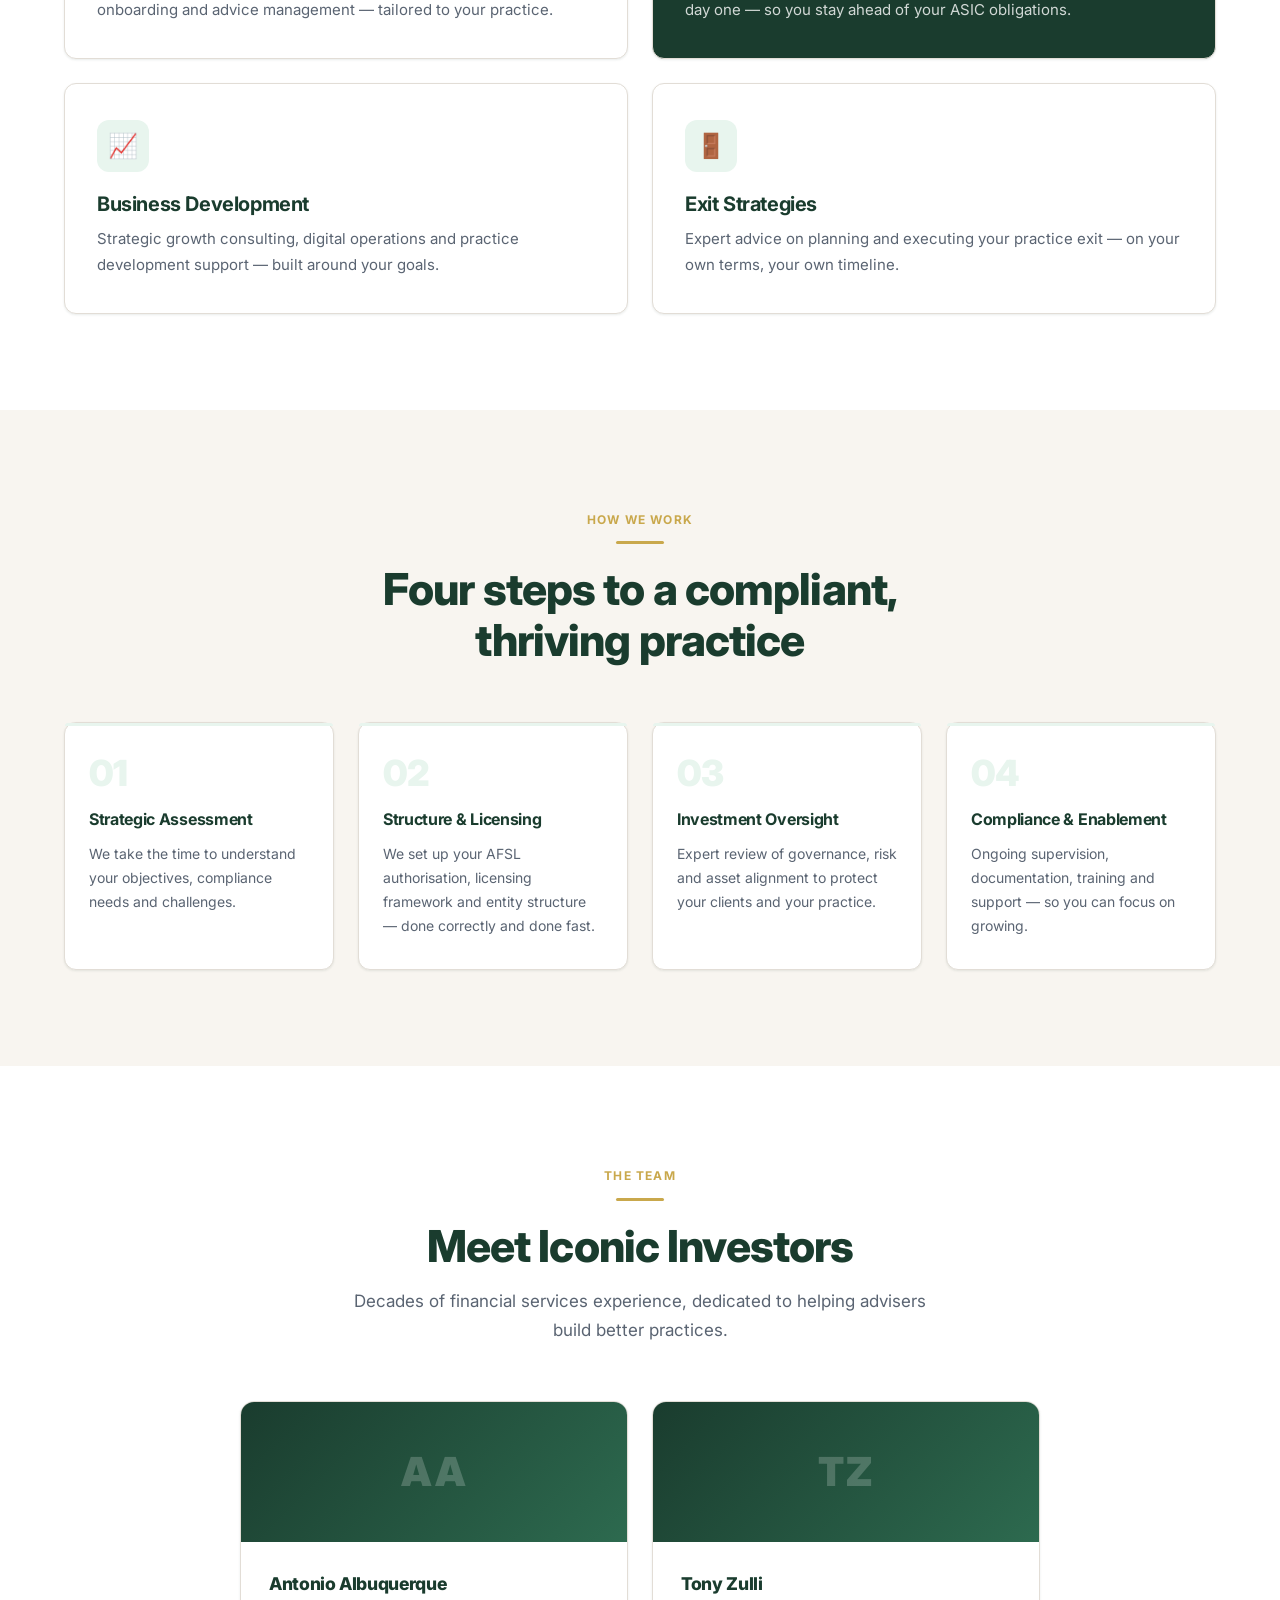
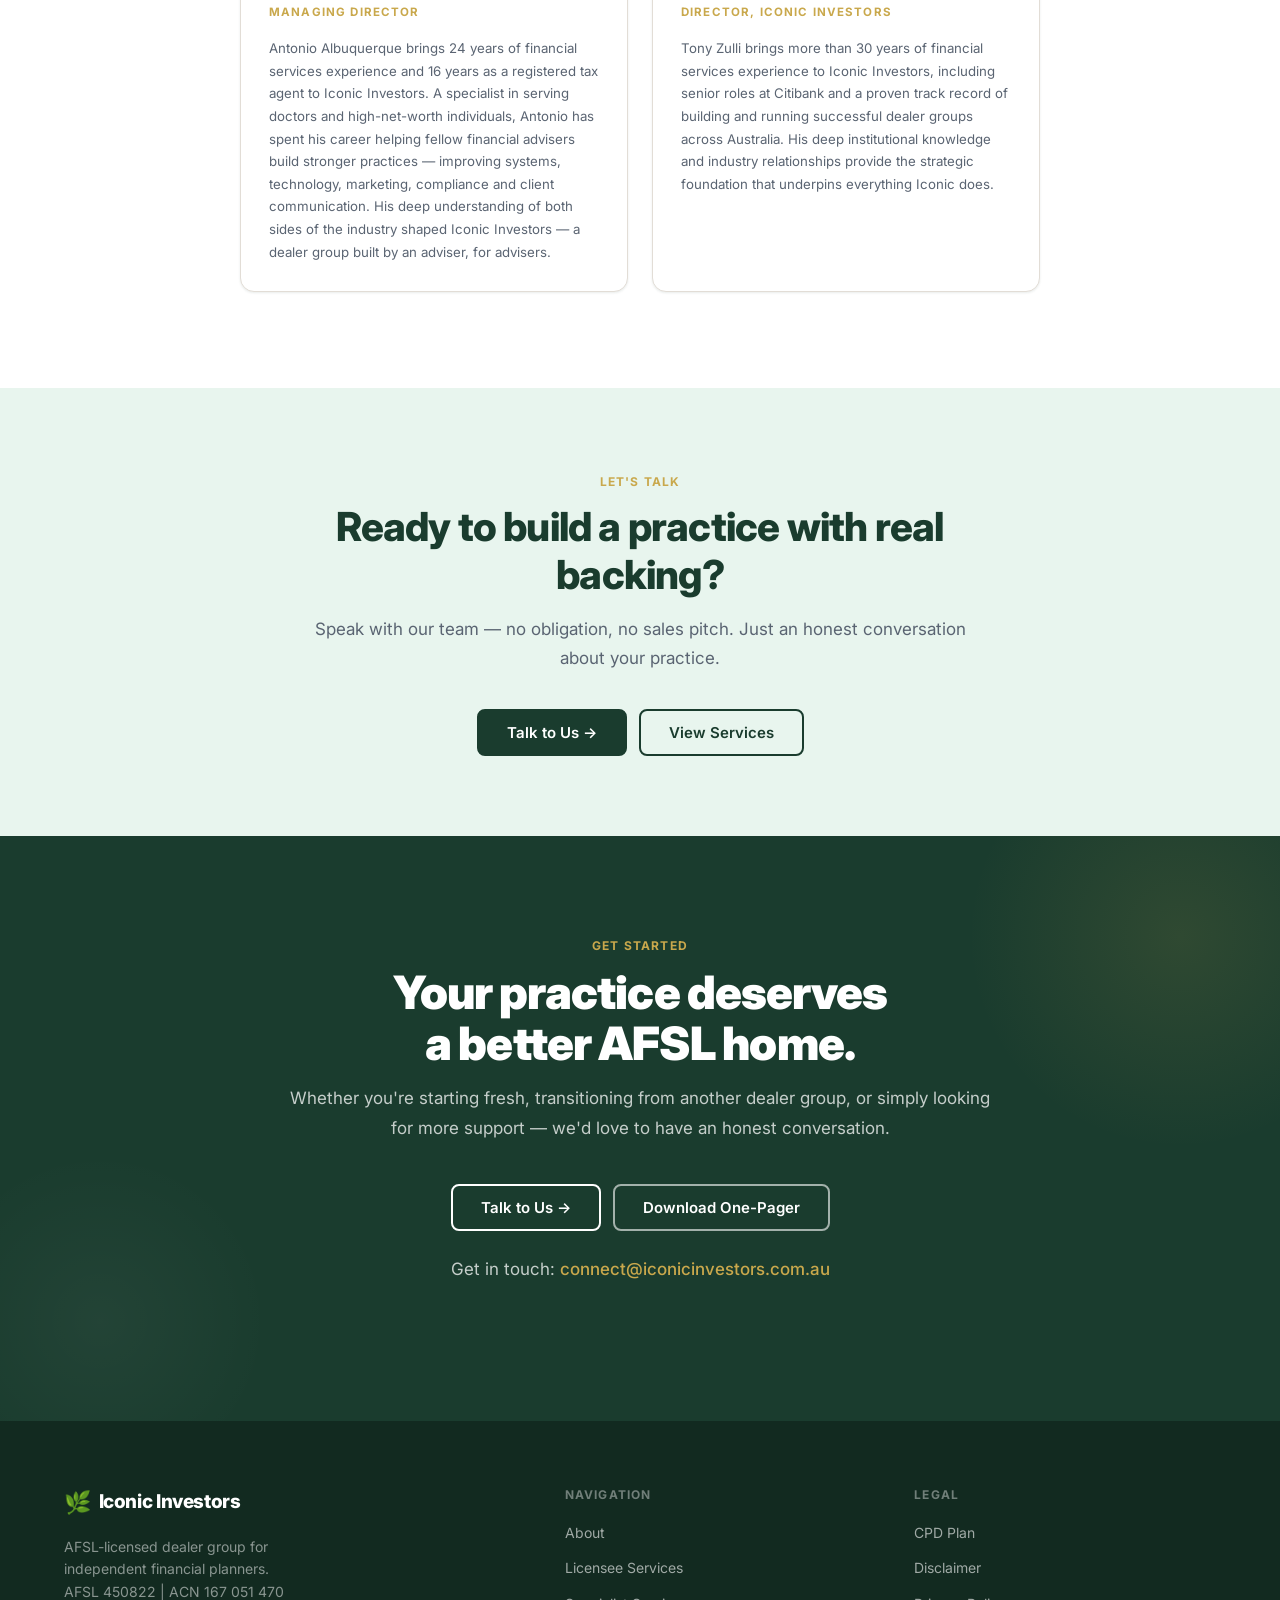
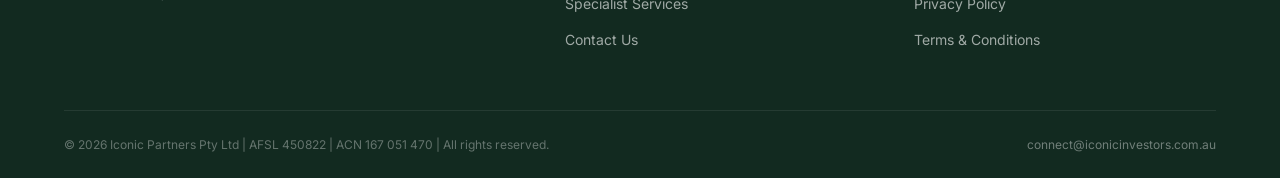
==== commit 8c363612: "Fix logo - convert avif to PNG for full browser support" ====
--- a/website-preview.html
+++ b/website-preview.html
@@ -973,7 +973,7 @@
   <nav id="navbar">
     <div class="container">
       <div class="nav-inner">
-        <a href="#" class="nav-logo"><img src="[data-uri]" alt="Iconic Investors" style="height:36px;width:auto;display:block;">
+        <a href="#" class="nav-logo"><img src="[data-uri]" alt="Iconic Investors" style="height:44px;width:auto;display:block;">
           Iconic Investors
         </a>
 
